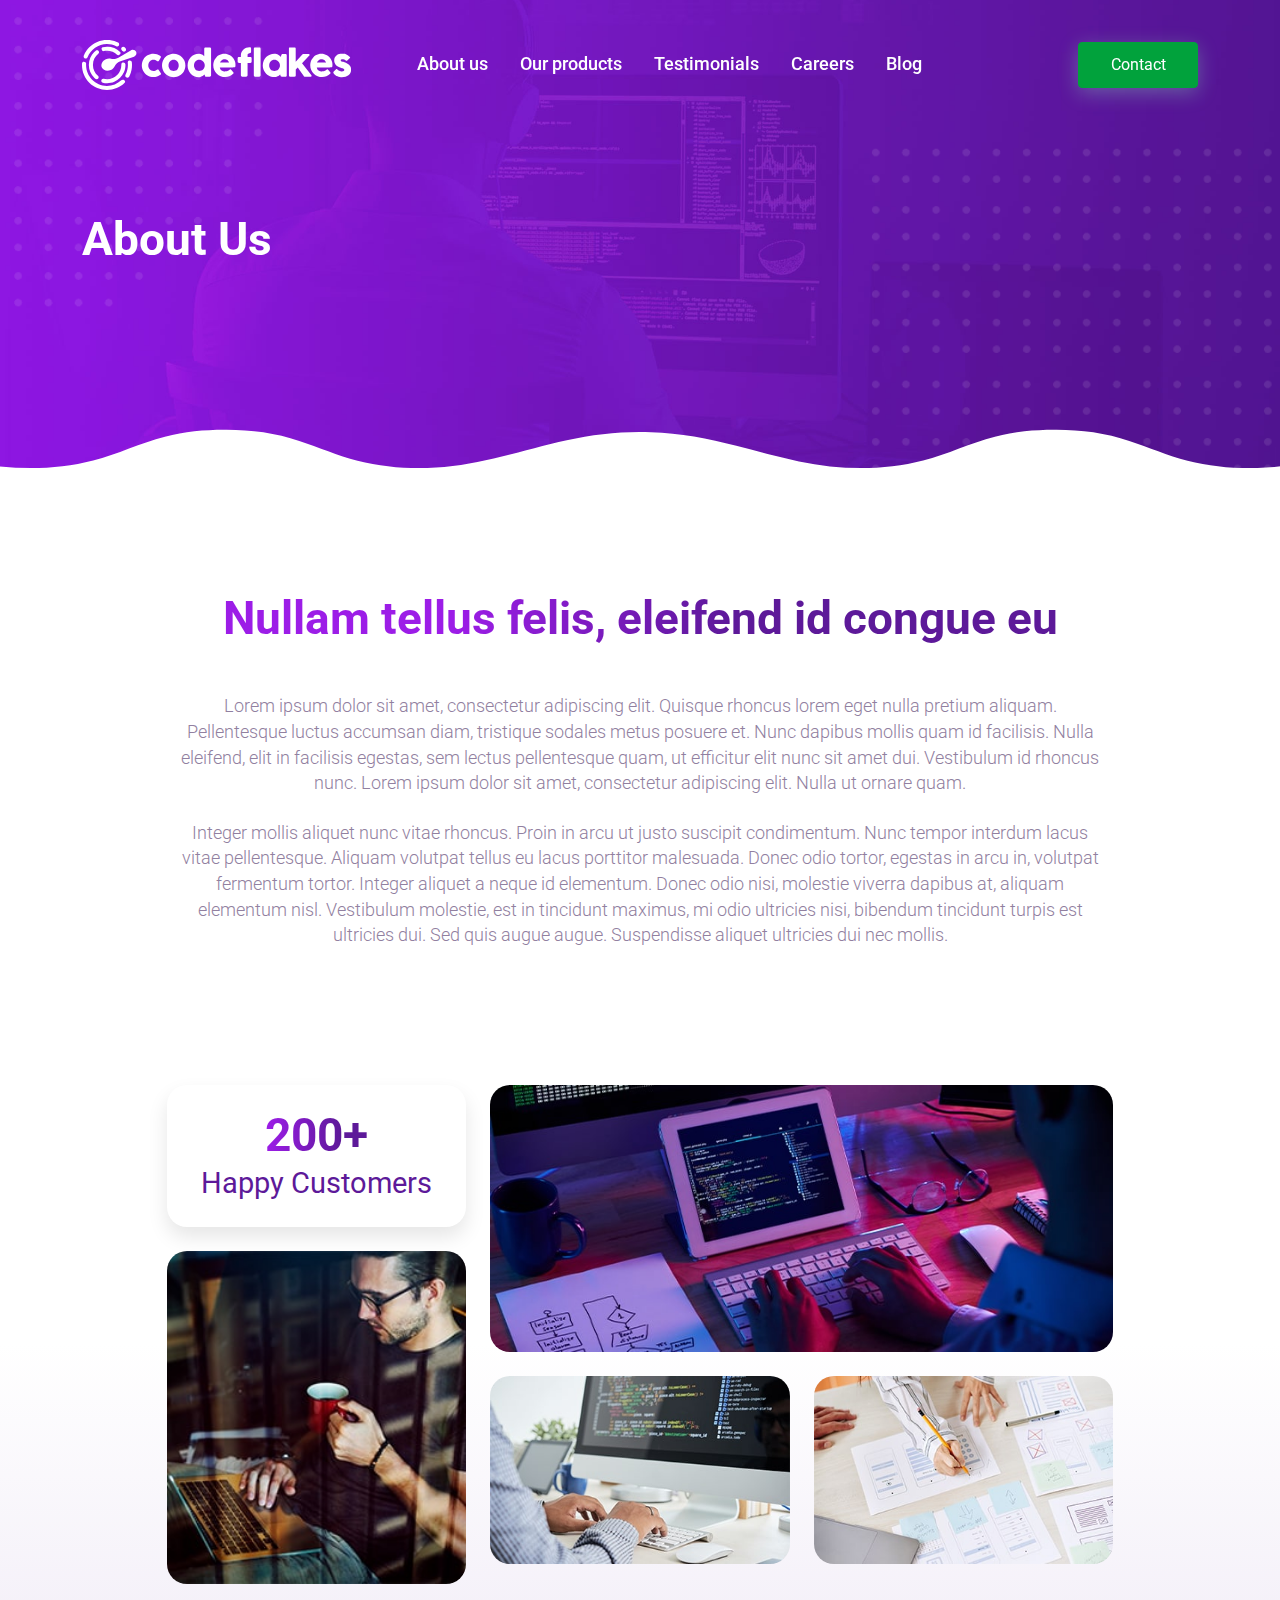
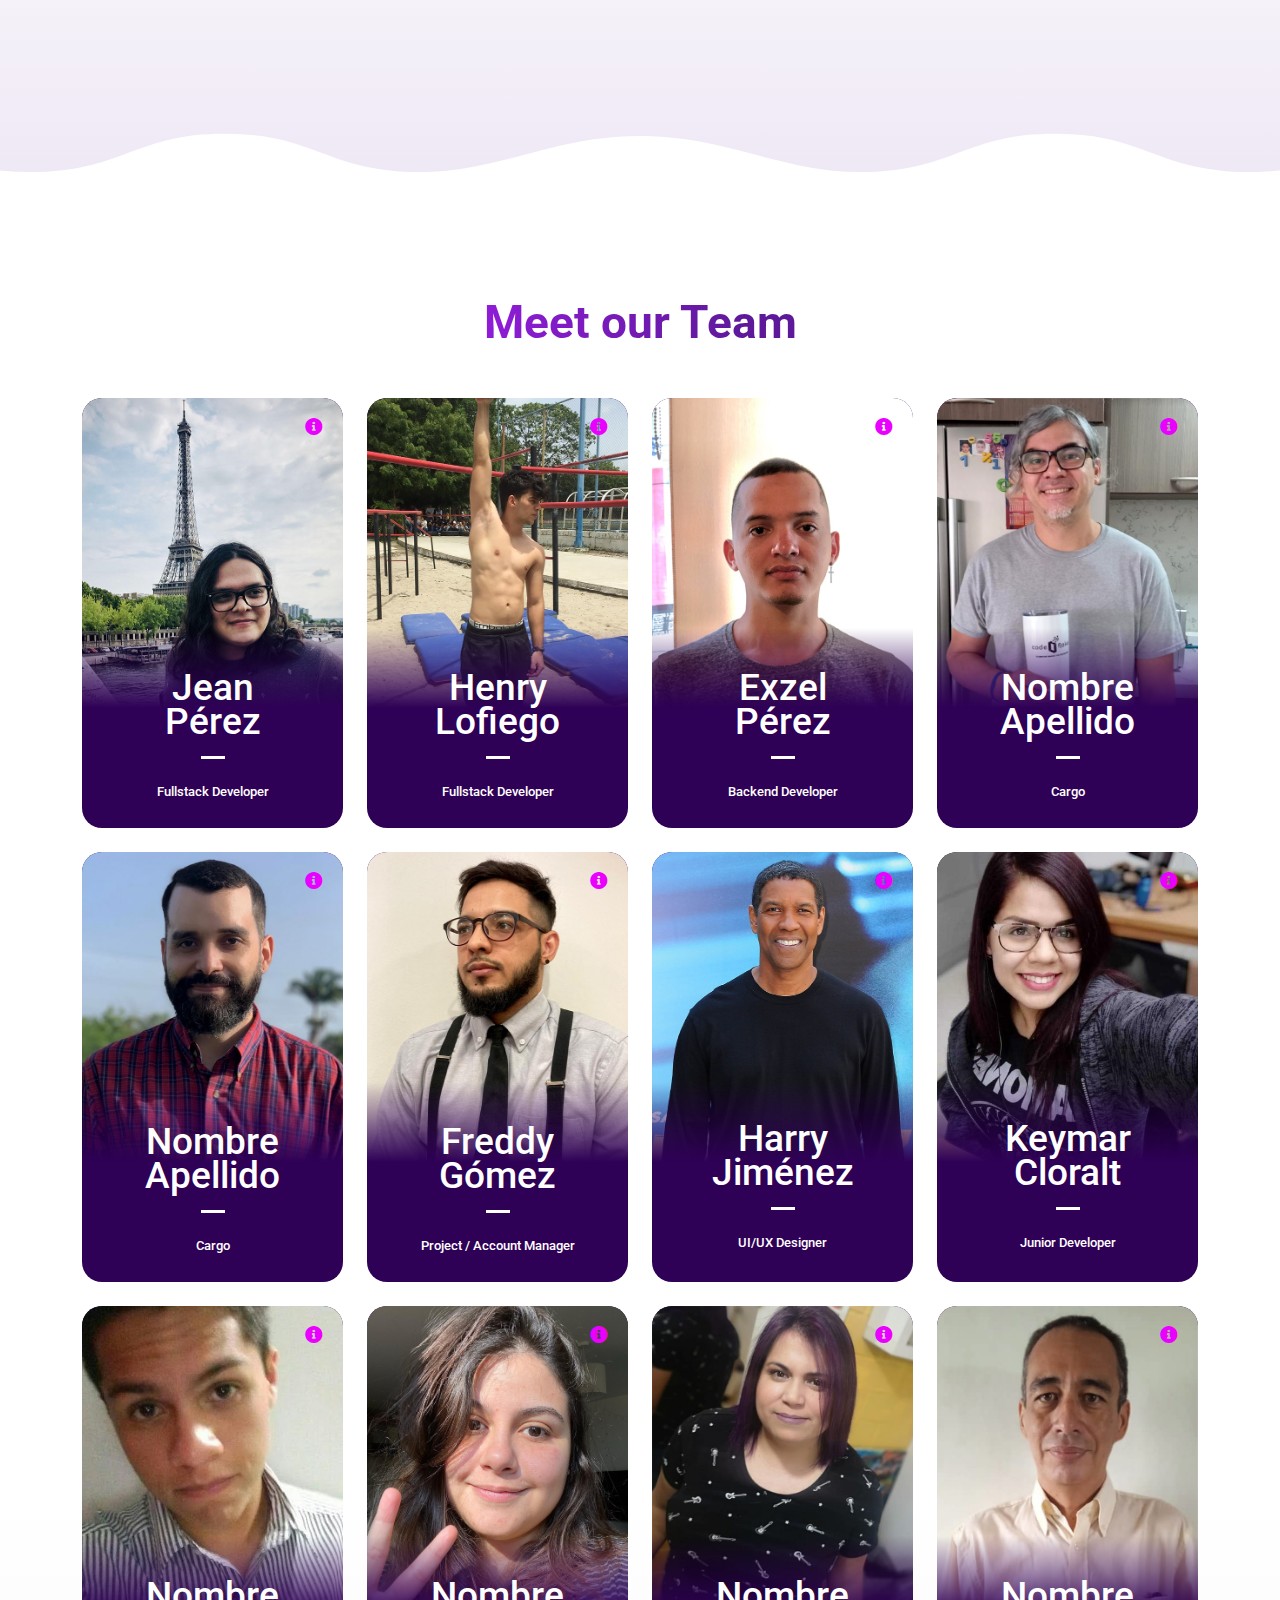
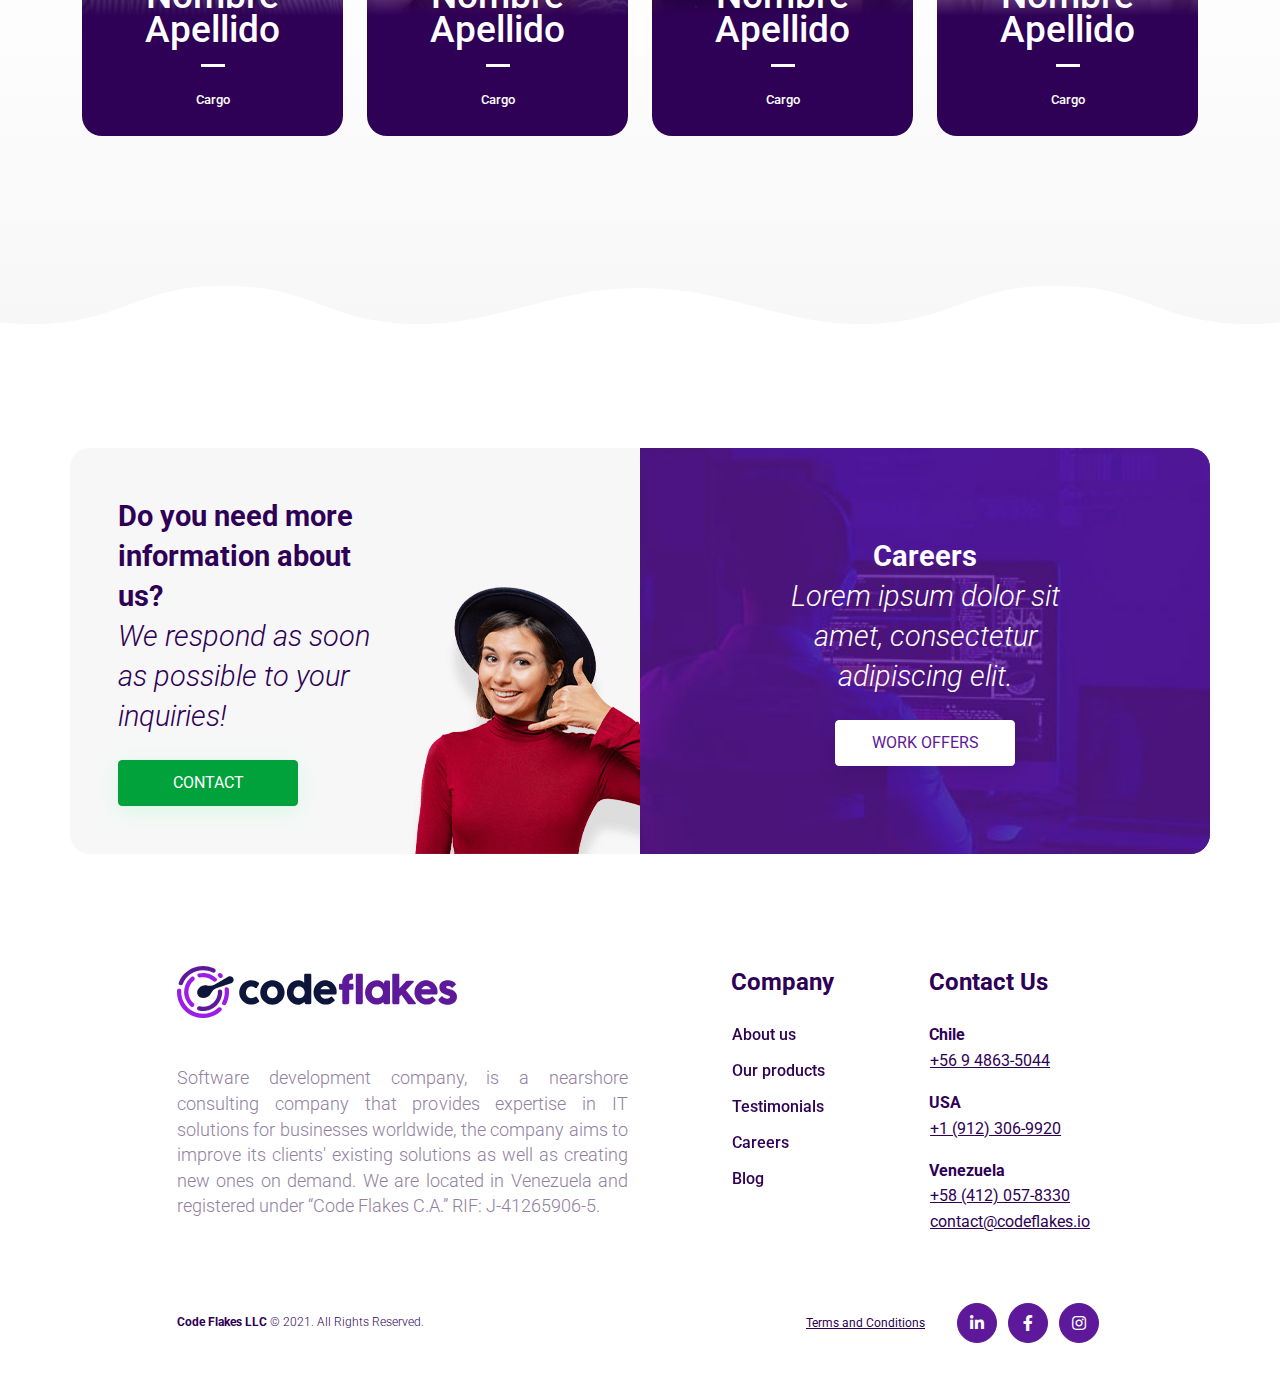
==== about-us.html @ c4a899ab "adding template files" ====
<!doctype html>
<html lang="es">

<head>
	<meta charset="utf-8">
	<meta name="viewport" content="width=device-width, initial-scale=1, shrink-to-fit=no">
	<meta http-equiv="X-UA-Compatible" content="ie=edge">

	<!-- Favicon -->
	<link href="icons/apple-touch-icon.png" rel="apple-touch-icon" sizes="180x180">
	<link href="icons/favicon-32x32.png" rel="icon" type="image/png" sizes="32x32">
	<link href="icons/favicon-16x16.png" rel="icon" type="image/png" sizes="16x16">
	<link href="icons/site.webmanifest" rel="manifest">
	<link href="icons/safari-pinned-tab.svg" rel="mask-icon" color="#5d1999">
	<meta name="msapplication-TileColor" content="#ffffff">
	<meta name="theme-color" content="#ffffff">

	<!-- Library CSS -->
	<link href="https://fonts.googleapis.com/css2?family=Roboto:ital,wght@0,100;0,300;0,400;0,500;0,700;0,900;1,100;1,300;1,400;1,500;1,700;1,900&display=swap" rel="stylesheet">
	<link href="theme/css/vendor.css" rel="stylesheet">

	<!-- Main -->
	<link href="theme/css/style.min.css" rel="stylesheet">

	<!-- SEO -->
	<meta name="author" content="">
	<meta name="copyright" content="">
	<meta name="description" content="">
	<meta name="keywords" content="">

	<meta name="title" content="About Us - Code Flakes">
	<title>About Us - Code Flakes</title>
</head>

<body>
	<!-- Navbar -->
	<nav class="ts-navbar navbar navbar-expand-xl z-index-5">
		<div class="container-fluid p-0">
			<div class="navbar-container container position-relative">
				<div class="d-flex flex-wrap align-items-center">
					<a href="index.html" class="d-flex align-items-center text-white text-decoration-none">
						<svg version="1.1" class="ts-brand" xmlns="http://www.w3.org/2000/svg"
							xmlns:xlink="http://www.w3.org/1999/xlink" x="0px" y="0px" viewBox="0 0 400 74.32"
							xml:space="preserve">
							<g>
								<path class="st0"
									d="M111.43,44.22c0.25-0.18,0.48-0.29,0.7-0.33c0.22-0.04,0.39-0.07,0.52-0.07c0.3,0,0.57,0.06,0.82,0.18
														c0.25,0.12,0.5,0.39,0.77,0.79l2.96,4.47c0.09,0.14,0.17,0.3,0.25,0.48c0.08,0.18,0.12,0.32,0.12,0.42c0,0.41-0.13,0.74-0.38,0.99
														c-0.26,0.26-0.53,0.48-0.83,0.67c-1.45,1.01-3.03,1.81-4.75,2.42c-1.72,0.61-3.54,0.91-5.46,0.91c-1.59,0-3.12-0.2-4.59-0.61
														c-1.47-0.41-2.84-0.98-4.11-1.73c-1.27-0.75-2.43-1.65-3.49-2.7c-1.06-1.05-1.96-2.22-2.7-3.51c-0.74-1.29-1.32-2.68-1.73-4.17
														c-0.41-1.49-0.62-3.05-0.62-4.67c0-1.62,0.21-3.18,0.62-4.68c0.41-1.5,0.99-2.89,1.73-4.17c0.74-1.28,1.64-2.44,2.7-3.49
														c1.06-1.05,2.22-1.94,3.49-2.68c1.27-0.74,2.64-1.31,4.11-1.72c1.47-0.41,3-0.61,4.59-0.61c1.92,0,3.7,0.26,5.33,0.77
														c1.63,0.51,3.16,1.27,4.59,2.27l-0.08-0.08c0.39,0.23,0.7,0.5,0.93,0.81c0.23,0.31,0.34,0.69,0.34,1.15c0,0.32-0.11,0.64-0.32,0.98
														l-2.35,3.99c-0.49,0.87-1.09,1.3-1.8,1.3c-0.16,0-0.35-0.04-0.58-0.12c-0.23-0.08-0.49-0.22-0.77-0.41
														c-0.78-0.51-1.61-0.93-2.5-1.26c-0.89-0.33-1.84-0.49-2.84-0.49c-1.11,0-2.14,0.22-3.07,0.67c-0.94,0.45-1.73,1.06-2.39,1.84
														c-0.66,0.78-1.18,1.68-1.55,2.7c-0.37,1.02-0.56,2.1-0.56,3.23c0,1.16,0.19,2.25,0.56,3.27c0.37,1.01,0.89,1.89,1.55,2.63
														c0.66,0.74,1.46,1.33,2.39,1.76c0.93,0.43,1.96,0.65,3.07,0.65c1,0,1.95-0.18,2.83-0.53C109.8,45.22,110.64,44.77,111.43,44.22" />
								<path class="st0" d="M118.95,37.79c0-1.62,0.21-3.18,0.62-4.68c0.41-1.5,1-2.89,1.75-4.17c0.75-1.28,1.65-2.44,2.7-3.49
														c1.05-1.05,2.22-1.94,3.51-2.68c1.29-0.74,2.68-1.31,4.17-1.72c1.49-0.41,3.05-0.61,4.67-0.61c2.4,0,4.65,0.45,6.76,1.34
														c2.11,0.89,3.94,2.12,5.5,3.68c1.56,1.56,2.79,3.4,3.7,5.5c0.91,2.11,1.36,4.39,1.36,6.84c0,1.62-0.21,3.18-0.62,4.67
														c-0.41,1.49-1,2.88-1.75,4.17c-0.75,1.29-1.65,2.46-2.7,3.51c-1.05,1.05-2.22,1.95-3.51,2.7c-1.29,0.75-2.67,1.33-4.14,1.73
														c-1.47,0.41-3.01,0.61-4.62,0.61c-1.62,0-3.18-0.2-4.67-0.61c-1.49-0.41-2.88-0.98-4.17-1.73c-1.29-0.75-2.46-1.65-3.51-2.7
														c-1.05-1.05-1.95-2.22-2.7-3.51c-0.75-1.29-1.33-2.68-1.75-4.17C119.16,40.97,118.95,39.41,118.95,37.79 M128.61,37.79
														c0,1.16,0.18,2.25,0.54,3.27c0.36,1.01,0.87,1.89,1.53,2.63c0.66,0.74,1.46,1.33,2.41,1.76c0.94,0.43,2.01,0.65,3.19,0.65
														c1.15,0,2.18-0.22,3.11-0.65c0.93-0.43,1.71-1.02,2.35-1.76c0.64-0.74,1.14-1.62,1.48-2.63c0.34-1.01,0.52-2.1,0.52-3.27
														c0-1.13-0.17-2.2-0.52-3.23c-0.34-1.02-0.84-1.92-1.48-2.7c-0.64-0.78-1.43-1.39-2.35-1.84c-0.93-0.45-1.96-0.67-3.11-0.67
														c-1.18,0-2.24,0.22-3.19,0.67c-0.94,0.45-1.75,1.06-2.41,1.84c-0.66,0.78-1.17,1.68-1.53,2.7
														C128.79,35.59,128.61,36.66,128.61,37.79" />
								<path class="st0" d="M181.96,51.26c-0.48,0.48-1.02,0.95-1.63,1.42c-0.61,0.47-1.27,0.89-1.98,1.26c-0.71,0.37-1.48,0.67-2.3,0.9
														c-0.82,0.23-1.69,0.35-2.6,0.35c-2.4,0-4.61-0.45-6.63-1.35c-2.02-0.9-3.76-2.13-5.21-3.69c-1.46-1.56-2.59-3.4-3.41-5.52
														c-0.82-2.12-1.23-4.39-1.23-6.83c0-2.45,0.41-4.73,1.23-6.84c0.82-2.11,1.96-3.94,3.41-5.5c1.45-1.56,3.19-2.79,5.21-3.68
														c2.02-0.89,4.23-1.34,6.63-1.34c0.97,0,1.86,0.08,2.66,0.25c0.8,0.17,1.53,0.41,2.2,0.73c0.66,0.32,1.27,0.7,1.82,1.14
														c0.56,0.44,1.08,0.93,1.57,1.46V12.98c0-0.56,0.17-1.04,0.52-1.43c0.34-0.39,0.86-0.58,1.55-0.58h5.95c0.23,0,0.47,0.05,0.73,0.15
														c0.25,0.1,0.49,0.23,0.7,0.41c0.21,0.18,0.38,0.39,0.52,0.64c0.13,0.25,0.2,0.52,0.2,0.82v39.55c0,1.36-0.71,2.04-2.14,2.04h-5.19
														c-0.35,0-0.63-0.04-0.82-0.13c-0.19-0.09-0.36-0.22-0.49-0.38c-0.13-0.17-0.25-0.38-0.36-0.63c-0.11-0.26-0.24-0.55-0.4-0.89
														L181.96,51.26z M166.48,37.79c0,1.16,0.18,2.25,0.54,3.27c0.36,1.01,0.88,1.89,1.55,2.63c0.67,0.74,1.48,1.33,2.42,1.76
														c0.94,0.43,1.99,0.65,3.13,0.65c1.13,0,2.19-0.2,3.19-0.61c1-0.41,1.86-0.97,2.6-1.68c0.74-0.71,1.34-1.56,1.79-2.53
														c0.45-0.97,0.7-2.01,0.75-3.12v-0.37c0-1.13-0.21-2.2-0.64-3.23c-0.42-1.02-1.01-1.92-1.76-2.7c-0.75-0.78-1.63-1.39-2.64-1.84
														c-1.02-0.45-2.11-0.67-3.29-0.67c-1.15,0-2.19,0.22-3.13,0.67c-0.94,0.45-1.75,1.06-2.42,1.84c-0.67,0.78-1.19,1.68-1.55,2.7
														C166.66,35.59,166.48,36.66,166.48,37.79" />
								<path class="st0" d="M224.32,50.54c-1.55,1.43-3.3,2.54-5.24,3.35c-1.94,0.8-3.99,1.2-6.16,1.2c-2.42,0-4.7-0.44-6.85-1.32
														c-2.15-0.88-4.04-2.1-5.66-3.66c-1.62-1.56-2.91-3.4-3.86-5.52c-0.95-2.12-1.43-4.42-1.43-6.9c0-1.55,0.19-3.05,0.57-4.51
														c0.38-1.46,0.92-2.82,1.61-4.09c0.7-1.27,1.54-2.44,2.54-3.51c1-1.07,2.11-1.98,3.35-2.74c1.23-0.76,2.57-1.35,4.02-1.77
														c1.45-0.42,2.97-0.63,4.58-0.63c1.46,0,2.88,0.19,4.26,0.58c1.38,0.39,2.67,0.94,3.88,1.64c1.21,0.71,2.31,1.55,3.32,2.54
														c1,0.99,1.87,2.07,2.59,3.24c0.72,1.17,1.28,2.43,1.68,3.76c0.4,1.33,0.6,2.7,0.6,4.11c0,0.92-0.01,1.67-0.04,2.25
														s-0.16,1.04-0.41,1.39c-0.25,0.34-0.66,0.58-1.23,0.71c-0.57,0.13-1.42,0.2-2.53,0.2h-19.05c0.18,1.13,0.53,2.07,1.07,2.83
														c0.54,0.76,1.16,1.36,1.86,1.81c0.71,0.45,1.46,0.77,2.25,0.97c0.79,0.19,1.54,0.29,2.25,0.29c0.63,0,1.29-0.07,1.96-0.2
														c0.67-0.13,1.32-0.31,1.95-0.53c0.62-0.22,1.2-0.48,1.72-0.77c0.52-0.29,0.94-0.6,1.26-0.91c0.28-0.23,0.52-0.4,0.73-0.52
														c0.2-0.12,0.42-0.17,0.65-0.17s0.46,0.08,0.7,0.24c0.24,0.16,0.51,0.39,0.81,0.69l2.8,3.18c0.19,0.23,0.32,0.44,0.37,0.62
														c0.05,0.19,0.08,0.37,0.08,0.57c0,0.35-0.1,0.66-0.29,0.91C224.82,50.12,224.59,50.35,224.32,50.54 M211.6,28.51
														c-0.69,0-1.35,0.14-2,0.41c-0.64,0.27-1.25,0.64-1.81,1.1c-0.56,0.46-1.07,0.98-1.52,1.56c-0.45,0.58-0.81,1.17-1.1,1.77h13.52
														c-0.37-0.69-0.77-1.32-1.2-1.91c-0.43-0.58-0.93-1.09-1.48-1.53c-0.56-0.44-1.19-0.78-1.91-1.03
														C213.39,28.63,212.55,28.51,211.6,28.51" />
								<path class="st1"
									d="M236.17,22.24c0-1.6,0.35-3.11,1.06-4.52c0.71-1.41,1.65-2.65,2.83-3.7c1.18-1.06,2.54-1.89,4.07-2.51
														s3.14-0.92,4.81-0.92h0.53c0.6,0,1.06,0.18,1.39,0.53c0.33,0.35,0.49,0.84,0.49,1.46v4.93c0,0.64-0.17,1.17-0.52,1.59
														c-0.34,0.42-0.8,0.63-1.36,0.63h-0.53c-0.37,0-0.72,0.07-1.06,0.19c-0.34,0.13-0.64,0.31-0.9,0.53c-0.26,0.22-0.47,0.49-0.63,0.79
														c-0.16,0.3-0.24,0.63-0.24,0.99v2.97h4.15c0.6,0,1.06,0.16,1.39,0.48c0.33,0.32,0.49,0.82,0.49,1.51v4.72
														c0,0.74-0.16,1.28-0.49,1.63c-0.33,0.35-0.79,0.52-1.39,0.52h-4.15v18.51c0,0.65-0.22,1.15-0.67,1.48c-0.45,0.34-0.94,0.5-1.47,0.5
														h-5.71c-0.63,0-1.14-0.19-1.52-0.58c-0.38-0.39-0.57-0.86-0.57-1.41V34.06h-2.73c-0.62,0-1.12-0.17-1.49-0.52
														c-0.38-0.34-0.57-0.89-0.57-1.63V27.2c0-0.69,0.19-1.19,0.57-1.51c0.38-0.32,0.88-0.48,1.49-0.48h2.73V22.24z" />
								<path class="st1" d="M255.42,13c0-0.56,0.14-1.04,0.42-1.43c0.28-0.39,0.77-0.58,1.46-0.58h6.48c0.18,0,0.36,0.05,0.56,0.15
														c0.19,0.1,0.37,0.23,0.54,0.41c0.17,0.18,0.31,0.39,0.42,0.63c0.12,0.25,0.17,0.52,0.17,0.82v39.52c0,0.67-0.19,1.18-0.57,1.52
														c-0.38,0.34-0.87,0.52-1.47,0.52h-6.14c-0.69,0-1.17-0.17-1.46-0.52c-0.28-0.34-0.42-0.85-0.42-1.52V13z" />
								<path class="st1" d="M304.32,52.61c0,0.3-0.05,0.59-0.16,0.86c-0.11,0.27-0.28,0.49-0.53,0.65c-0.19,0.2-0.42,0.32-0.69,0.37
														c-0.26,0.05-0.49,0.08-0.69,0.08h-5.21c-0.37,0-0.67-0.05-0.9-0.15c-0.23-0.1-0.41-0.23-0.56-0.41c-0.14-0.18-0.26-0.39-0.36-0.65
														c-0.1-0.26-0.2-0.53-0.3-0.83l-0.34-1.19c-0.48,0.48-1.02,0.94-1.63,1.4c-0.61,0.46-1.28,0.87-2.01,1.23
														c-0.73,0.36-1.52,0.65-2.35,0.87c-0.84,0.22-1.71,0.33-2.61,0.33c-1.61,0-3.14-0.2-4.62-0.61c-1.47-0.41-2.85-0.98-4.13-1.73
														c-1.28-0.75-2.44-1.65-3.48-2.7c-1.04-1.05-1.93-2.22-2.68-3.51c-0.75-1.29-1.33-2.68-1.73-4.17c-0.41-1.49-0.61-3.05-0.61-4.67
														c0-2.45,0.45-4.73,1.35-6.84c0.9-2.11,2.12-3.94,3.68-5.5c1.55-1.56,3.38-2.79,5.48-3.68c2.1-0.89,4.35-1.34,6.75-1.34
														c1.09,0,2.11,0.12,3.06,0.37c0.94,0.25,1.81,0.58,2.59,1c0.78,0.42,1.49,0.93,2.13,1.52c0.64,0.59,1.19,1.23,1.67,1.92l0.77-2.41
														c0.18-0.44,0.32-0.8,0.44-1.07c0.11-0.27,0.24-0.47,0.37-0.61c0.13-0.13,0.29-0.22,0.49-0.26c0.19-0.04,0.47-0.07,0.82-0.07h3.94
														c0.19,0,0.42,0.03,0.69,0.08c0.26,0.05,0.49,0.18,0.69,0.37c0.25,0.2,0.42,0.41,0.53,0.66c0.11,0.25,0.16,0.53,0.16,0.85V52.61z
														 M278.26,37.79c0,1.16,0.18,2.25,0.54,3.27c0.36,1.01,0.88,1.89,1.55,2.63c0.67,0.74,1.48,1.33,2.42,1.76
														c0.94,0.43,1.99,0.65,3.13,0.65c1.18,0,2.28-0.22,3.29-0.65c1.01-0.43,1.9-1.02,2.64-1.76c0.75-0.74,1.34-1.62,1.76-2.63
														c0.42-1.01,0.64-2.1,0.64-3.27c0-1.13-0.21-2.2-0.64-3.23c-0.42-1.02-1.01-1.92-1.76-2.7c-0.75-0.78-1.63-1.39-2.64-1.84
														c-1.02-0.45-2.11-0.67-3.29-0.67c-1.15,0-2.19,0.22-3.13,0.67c-0.94,0.45-1.75,1.06-2.42,1.84c-0.67,0.78-1.19,1.68-1.55,2.7
														C278.45,35.59,278.26,36.66,278.26,37.79" />
								<path class="st1" d="M307.59,13c0-0.3,0.01-0.57,0.03-0.82c0.02-0.25,0.09-0.46,0.22-0.63c0.13-0.18,0.34-0.31,0.62-0.41
														c0.28-0.1,0.68-0.15,1.19-0.15h6.32c0.34,0,0.61,0.06,0.83,0.17c0.22,0.12,0.4,0.26,0.53,0.44c0.13,0.18,0.22,0.37,0.26,0.57
														c0.04,0.2,0.07,0.39,0.07,0.57v19.58l9.52-10.58c0.46-0.51,1.01-0.77,1.64-0.77h8.12c0.97,0,1.46,0.38,1.46,1.14
														c0,0.19-0.03,0.35-0.09,0.47c-0.06,0.12-0.19,0.3-0.38,0.53l-10.87,11.48l13.68,17.57h-0.05c0.23,0.23,0.39,0.46,0.49,0.7
														c0.1,0.24,0.14,0.45,0.14,0.65c0,0.41-0.11,0.68-0.33,0.83c-0.22,0.15-0.55,0.22-0.99,0.22h-8.94c-0.3,0-0.58-0.12-0.85-0.34
														c-0.26-0.23-0.56-0.57-0.87-1.03l-8.65-12.25l-2.94,3.04v8.55c0,0.14-0.02,0.33-0.07,0.56c-0.04,0.23-0.13,0.45-0.26,0.67
														c-0.13,0.22-0.31,0.41-0.54,0.57c-0.23,0.16-0.53,0.24-0.9,0.24h-6.64c-0.32,0-0.59-0.08-0.82-0.25c-0.23-0.17-0.41-0.36-0.54-0.57
														c-0.13-0.21-0.23-0.41-0.29-0.59c-0.06-0.19-0.09-0.3-0.09-0.33V13z" />
								<path class="st1" d="M368.47,50.54c-1.55,1.43-3.3,2.54-5.24,3.35c-1.94,0.8-3.99,1.2-6.16,1.2c-2.42,0-4.7-0.44-6.85-1.32
														c-2.15-0.88-4.04-2.1-5.66-3.66c-1.62-1.56-2.91-3.4-3.86-5.52c-0.95-2.12-1.43-4.42-1.43-6.9c0-1.55,0.19-3.05,0.57-4.51
														c0.38-1.46,0.92-2.82,1.61-4.09c0.7-1.27,1.54-2.44,2.54-3.51c1-1.07,2.11-1.98,3.35-2.74c1.23-0.76,2.58-1.35,4.02-1.77
														c1.44-0.42,2.97-0.63,4.58-0.63c1.46,0,2.88,0.19,4.26,0.58c1.38,0.39,2.67,0.94,3.88,1.64c1.21,0.71,2.31,1.55,3.32,2.54
														c1,0.99,1.87,2.07,2.59,3.24c0.72,1.17,1.28,2.43,1.68,3.76c0.4,1.33,0.59,2.7,0.59,4.11c0,0.92-0.01,1.67-0.04,2.25
														c-0.03,0.58-0.16,1.04-0.41,1.39c-0.25,0.34-0.66,0.58-1.23,0.71c-0.57,0.13-1.42,0.2-2.53,0.2H349c0.18,1.13,0.53,2.07,1.07,2.83
														c0.54,0.76,1.16,1.36,1.86,1.81c0.71,0.45,1.45,0.77,2.25,0.97c0.79,0.19,1.54,0.29,2.25,0.29c0.63,0,1.29-0.07,1.96-0.2
														c0.67-0.13,1.32-0.31,1.94-0.53c0.63-0.22,1.2-0.48,1.72-0.77c0.52-0.29,0.94-0.6,1.26-0.91c0.28-0.23,0.52-0.4,0.73-0.52
														c0.2-0.12,0.42-0.17,0.65-0.17c0.23,0,0.46,0.08,0.7,0.24c0.24,0.16,0.51,0.39,0.81,0.69l2.8,3.18c0.19,0.23,0.32,0.44,0.37,0.62
														c0.05,0.19,0.08,0.37,0.08,0.57c0,0.35-0.1,0.66-0.29,0.91C368.96,50.12,368.73,50.35,368.47,50.54 M355.75,28.51
														c-0.69,0-1.35,0.14-2,0.41c-0.64,0.27-1.25,0.64-1.81,1.1c-0.56,0.46-1.07,0.98-1.52,1.56c-0.45,0.58-0.82,1.17-1.1,1.77h13.52
														c-0.37-0.69-0.77-1.32-1.2-1.91c-0.43-0.58-0.93-1.09-1.48-1.53c-0.56-0.44-1.19-0.78-1.9-1.03
														C357.53,28.63,356.7,28.51,355.75,28.51" />
								<path class="st1"
									d="M380.05,44.12c0.48,0.47,0.99,0.88,1.55,1.2c0.56,0.33,1.09,0.59,1.6,0.79c0.51,0.2,0.96,0.35,1.35,0.44
														c0.39,0.09,0.65,0.13,0.79,0.13c0.33,0,0.76-0.01,1.28-0.04c0.52-0.03,1.02-0.11,1.49-0.24s0.89-0.35,1.23-0.65
														c0.34-0.3,0.52-0.72,0.52-1.27c0-0.49-0.1-0.89-0.29-1.18c-0.19-0.29-0.48-0.54-0.85-0.74c-0.37-0.2-0.82-0.38-1.36-0.54
														c-0.54-0.16-1.14-0.34-1.81-0.56c-2.12-0.56-3.86-1.24-5.24-2.04c-1.38-0.79-2.47-1.68-3.27-2.66c-0.8-0.98-1.36-2.03-1.68-3.16
														c-0.32-1.13-0.48-2.32-0.48-3.57c0-1.46,0.29-2.79,0.87-3.99c0.58-1.2,1.41-2.23,2.49-3.08c1.07-0.85,2.36-1.52,3.86-1.98
														c1.5-0.47,3.17-0.7,5-0.7c1.11,0,2.15,0.09,3.12,0.28c0.97,0.18,1.9,0.48,2.78,0.87c0.88,0.4,1.74,0.91,2.58,1.53
														c0.84,0.63,1.67,1.37,2.5,2.24c0.3,0.35,0.45,0.68,0.46,0.99c0.01,0.31-0.19,0.64-0.6,0.99c-0.69,0.56-1.34,1.12-1.97,1.67
														c-0.63,0.55-1.27,1.15-1.95,1.82c-0.21,0.18-0.42,0.29-0.63,0.33c-0.21,0.04-0.41,0.04-0.61-0.01c-0.19-0.05-0.38-0.14-0.56-0.26
														c-0.18-0.12-0.34-0.27-0.48-0.45c-0.62-0.69-1.32-1.15-2.12-1.39c-0.79-0.24-1.53-0.36-2.22-0.36c-0.86,0-1.55,0.15-2.06,0.45
														c-0.51,0.3-0.75,0.76-0.71,1.38c0.03,0.46,0.21,0.81,0.52,1.07c0.31,0.26,0.69,0.46,1.14,0.62c0.45,0.16,0.93,0.29,1.43,0.39
														c0.5,0.1,0.97,0.21,1.39,0.33c1.59,0.51,3.04,1.07,4.36,1.67c1.32,0.6,2.47,1.34,3.44,2.21c0.97,0.87,1.72,1.92,2.26,3.14
														c0.54,1.22,0.81,2.7,0.81,4.44c0,1.75-0.35,3.31-1.05,4.68c-0.7,1.38-1.65,2.53-2.87,3.47c-1.22,0.94-2.66,1.65-4.33,2.14
														c-1.67,0.49-3.46,0.74-5.38,0.74c-1.09,0-2.2-0.1-3.33-0.29c-1.13-0.19-2.22-0.5-3.28-0.94c-1.06-0.43-2.06-0.99-3.02-1.67
														c-0.95-0.68-1.8-1.5-2.54-2.47c-0.19-0.25-0.34-0.51-0.44-0.78c-0.1-0.27-0.14-0.54-0.13-0.81c0.01-0.26,0.06-0.51,0.16-0.73
														c0.1-0.22,0.25-0.41,0.46-0.57l3.41-3.41c0.42-0.35,0.8-0.48,1.12-0.37C379.12,43.32,379.54,43.62,380.05,44.12" />
								<path class="st0"
									d="M77.9,24.56c-0.18,0.08-0.37,0.16-0.55,0.22l-20.18,6.69c-3.87,1.28-7.01,4.11-8.78,7.78
														c-1.07,2.21-3.03,4.17-5.64,5.37c-1.67,0.77-3.41,1.14-5.07,1.14c-3.57,0-6.77-1.7-8.15-4.7c-2.03-4.4,0.61-9.93,5.89-12.36
														c1.66-0.77,3.38-1.13,5.02-1.13c0.89,0,1.77,0.11,2.59,0.32c1.16,0.29,2.33,0.43,3.51,0.43c2.61,0,5.21-0.71,7.51-2.04l19.02-11.04
														c0.14-0.08,0.29-0.16,0.44-0.23c0.71-0.33,1.46-0.48,2.2-0.48c1.99,0,3.89,1.14,4.78,3.06C81.69,20.22,80.54,23.34,77.9,24.56" />
								<path class="st2" d="M58.36,59.89c-5.61,5.24-13.16,8.43-21.45,8.37C19.93,68.12,6.11,54.23,6.06,37.24c0-0.71,0.02-1.42,0.07-2.12
														c0.08-1.25-0.82-2.36-2.06-2.56l-1.19-0.19c-1.41-0.23-2.7,0.82-2.8,2.24C0.03,35.46,0,36.31,0,37.16c0,5.02,0.98,9.88,2.92,14.46
														c1.87,4.43,4.55,8.4,7.96,11.81c3.41,3.41,7.39,6.09,11.81,7.96c4.58,1.94,9.45,2.92,14.47,2.92c5.01,0,9.88-0.98,14.46-2.92
														c4.43-1.87,8.4-4.55,11.81-7.96c0.01-0.01,0.01-0.01,0.02-0.02c0.97-0.97,0.83-2.57-0.27-3.38l-0.55-0.4
														C61.34,58.67,59.54,58.79,58.36,59.89" />
								<path class="st2" d="M64.02,16.88l-0.04,0.02c-1.23,0.71-2.79,0.47-3.74-0.58c-0.35-0.39-0.71-0.77-1.08-1.14
														c-1.08-1.08-1.2-2.79-0.26-3.99l0.03-0.04c1.11-1.42,3.22-1.57,4.49-0.3c0.01,0.01,0.02,0.02,0.02,0.03
														c0.45,0.44,0.88,0.9,1.3,1.36C66.02,13.67,65.68,15.92,64.02,16.88" />
								<path class="st2" d="M74.32,37.16c0,5.02-0.98,9.88-2.92,14.47c-0.41,0.97-0.86,1.92-1.35,2.85c-0.87,1.65-2.99,2.14-4.49,1.04
														l-0.01-0.01c-1.2-0.89-1.59-2.52-0.89-3.84c2.29-4.33,3.6-9.27,3.6-14.51c0-1.19-0.07-2.36-0.2-3.52c-0.16-1.42,0.71-2.75,2.06-3.2
														c1.83-0.6,3.75,0.62,3.97,2.53C74.24,34.36,74.32,35.75,74.32,37.16" />
								<path class="st1" d="M37.16,0c-5.02,0-9.88,0.98-14.47,2.92c-4.42,1.87-8.4,4.55-11.81,7.96c-3.41,3.41-6.09,7.38-7.96,11.81
														c-0.11,0.26-0.22,0.53-0.32,0.79c-0.71,1.8,0.43,3.8,2.35,4.1c1.41,0.23,2.78-0.57,3.31-1.9C12.83,14.2,24.06,6.06,37.16,6.06
														c4.94,0,9.62,1.16,13.77,3.22c1.29,0.64,2.85,0.27,3.73-0.86l0,0c1.18-1.51,0.68-3.73-1.04-4.58c-0.65-0.32-1.32-0.63-1.99-0.91
														C47.04,0.98,42.18,0,37.16,0" />
								<path class="st2" d="M29.74,15.06l-0.5-1.31c-0.5-1.31,0.25-2.77,1.61-3.11c2.12-0.52,4.31-0.79,6.54-0.79
														c3.67,0,7.23,0.72,10.59,2.14c3.24,1.37,6.15,3.33,8.65,5.83c0.01,0.01,0.01,0.01,0.02,0.02c1.06,1.07,0.81,2.86-0.49,3.62
														l-1.28,0.75c-0.9,0.52-2.05,0.38-2.8-0.35c-3.8-3.68-8.98-5.94-14.68-5.94c-1.7,0-3.36,0.2-4.94,0.58
														C31.31,16.77,30.16,16.14,29.74,15.06" />
								<path class="st1" d="M64.58,37.05c0,3.67-0.72,7.23-2.14,10.59c-1.37,3.24-3.33,6.15-5.83,8.64c-2.5,2.5-5.4,4.46-8.65,5.83
														c-3.35,1.42-6.92,2.14-10.59,2.14c-2.2,0-4.36-0.26-6.46-0.77c-1.96-0.48-2.89-2.71-1.89-4.45l0-0.01
														c0.67-1.16,2.03-1.75,3.33-1.43c1.61,0.39,3.29,0.6,5.01,0.6c11.65,0,21.14-9.48,21.14-21.14c0-0.16,0-0.31-0.01-0.47
														c-0.03-1.34,0.8-2.55,2.08-2.97c1.92-0.64,3.93,0.75,3.98,2.78C64.58,36.6,64.58,36.83,64.58,37.05" />
								<path class="st2" d="M25.12,17.1L25.12,17.1c-0.73-1.91-3.12-2.58-4.71-1.3c-0.78,0.63-1.53,1.3-2.25,2.02
														c-2.5,2.5-4.46,5.4-5.83,8.64c-1.42,3.36-2.14,6.92-2.14,10.59c0,3.67,0.72,7.23,2.14,10.59c1.37,3.24,3.33,6.15,5.83,8.64
														c0.52,0.52,1.06,1.02,1.61,1.49c1.45,1.23,3.66,0.87,4.61-0.78c0.74-1.28,0.44-2.89-0.68-3.85c-4.55-3.88-7.45-9.65-7.45-16.09
														c0-6.67,3.11-12.63,7.95-16.51C25.23,19.72,25.59,18.32,25.12,17.1" />
							</g>
						</svg>
					</a>

					<div class="navbar-collapse collapse col-12 col-lg-auto me-lg-auto order-2 order-xl-1"
						id="navbarCollapse">
						<ul class="nav mb-2 mb-md-0">
							<li><a href="about-us.html" class="nav-link">About us</a></li>
							<li><a href="our-products.html" class="nav-link">Our products</a></li>
							<li><a href="index.html#testimonials" class="nav-link">Testimonials</a></li>
							<li><a href="careers.html" class="nav-link">Careers</a></li>
							<li><a href="blog.html" class="nav-link">Blog</a></li>
						</ul>
					</div>

					<div class="navbar-btn text-end order-1 order-xl-2">
						<a href="contact.html" class="btn btn-success opacity-hover box-shadow d-none d-sm-inline-block">Contact</a>
						<button class="navbar-toggler collapsed" type="button" data-bs-toggle="collapse"
							data-bs-target="#navbarCollapse" aria-controls="navbarCollapse" aria-expanded="false"
							aria-label="Toggle navigation">
							<i class="fas fa-bars"></i>
						</button>
					</div>
				</div>
			</div>
		</div>
	</nav>
	<!-- end -->

	<!-- Header -->
	<header class="ts-header header-auto ts-section-marco" data-parallax="scroll" data-speed="0.2" data-image-src="theme/img/bg-header-aboutus.jpg">
		<figure data-rellax-speed="5" class="rellax header-parallax header-bg-position-bottom header-bg-size" style="margin-top: 10%; background-image: url('theme/img/bg-plot-1.png');"></figure>
		<figure data-rellax-speed="2" class="rellax header-parallax header-bg-position-top header-bg-size" style="margin-top: -2%; background-image: url('theme/img/bg-plot-2.png');"></figure>
		<div class="container h-100">
			<div class="row h-100">
				<div class="col align-self-center">
					<div class="color-white position-relative">

						<h2 class="h4 font-weight-bold my-4 cd-headline rotate-1">
							About Us
						</h2>

					</div>
				</div>
			</div>
		</div>
	</header>
	<!-- end -->

	<!-- About Us -->
	<section class="ts-section ts-section-marco ts-section-gradient-light-purple background-white">
		<div class="section-body">

			<!-- About Us Info -->
			<div class="container">
				<div class="row justify-content-center">
					<div class="col-xl-10 text-center">

						<h2 class="h4 font-weight-bold color-gradient-purple mb-5">
							Nullam tellus felis, eleifend id congue eu
						</h2>

						<p class="mb-4">
							Lorem ipsum dolor sit amet, consectetur adipiscing elit. Quisque rhoncus lorem eget nulla pretium aliquam.
							Pellentesque luctus accumsan diam, tristique sodales metus posuere et. Nunc dapibus mollis quam id facilisis. Nulla
							eleifend, elit in facilisis egestas, sem lectus pellentesque quam, ut efficitur elit nunc sit amet dui. Vestibulum
							id rhoncus nunc. Lorem ipsum dolor sit amet, consectetur adipiscing elit. Nulla ut ornare quam.
						</p>

						<p class="mb-4">
							Integer mollis aliquet nunc vitae rhoncus. Proin in arcu ut justo suscipit condimentum. Nunc tempor interdum lacus
							vitae pellentesque. Aliquam volutpat tellus eu lacus porttitor malesuada. Donec odio tortor, egestas in arcu in,
							volutpat fermentum tortor. Integer aliquet a neque id elementum. Donec odio nisi, molestie viverra dapibus at,
							aliquam elementum nisl. Vestibulum molestie, est in tincidunt maximus, mi odio ultricies nisi, bibendum tincidunt
							turpis est ultricies dui. Sed quis augue augue. Suspendisse aliquet ultricies dui nec mollis.
						</p>

					</div>
				</div>
			</div>
			<!-- end -->

			<!-- About Us Gallery -->
			<div class="container ts-section pb-0">
				<div class="row justify-content-center">
					<div class="col-xl-10">
						<div class="row" data-masonry='{"percentPosition": true }'>
							<div class="col-6 col-sm-4 text-center">
		
								<div class="text-center bg-white shadow-black border-radius-20 p-4 mb-4">
									<h3 class="h4 font-weight-bold color-gradient-purple">
										200+
									</h3>
									<p class="h6 font-weight-regular color-purple-medium">Happy Customers</p>
								</div>
		
							</div>
							<div class="col-6 col-sm-8">
								<img src="theme/demo/about-us/gallery-1.jpg" class="w-100 border-radius-20 mb-4" alt="">
							</div> 
							<div class="col-6 col-sm-4">
								<img src="theme/demo/about-us/gallery-2.jpg" class="w-100 border-radius-20 mb-4" alt="">
							</div>
							<div class="col-6 col-sm-4">
								<img src="theme/demo/about-us/gallery-3.jpg" class="w-100 border-radius-20 mb-4" alt="">
							</div>
							<div class="col-6 col-sm-4">
								<img src="theme/demo/about-us/gallery-4.jpg" class="w-100 border-radius-20 mb-4" alt="">
							</div>
						</div>
					</div>
				</div>
			</div>
			<!-- end -->

		</div>
	</section>
	<!-- end -->

	<!-- Team -->
	<section class="ts-section ts-section-marco ts-section-gradient-light-gray background-white">
		<div class="section-body">

			<!-- Team Info -->
			<div class="container">
				<div class="row justify-content-center">
					<div class="col text-center">

						<h2 class="h4 font-weight-bold color-gradient-purple mb-5">
							Meet our Team
						</h2>

					</div>
				</div>
				<div class="section pb-0">
					<div class="row row-cols-xl-4 row-cols-lg-3 row-cols-1">
						<div class="col mb-4">
						
							<div class="ts-card-team border-radius-20">
								<i class="card-team-icon fas fa-info-circle"></i>
								<figure class="card-team-photo" style="background-image: url('theme/demo/team/jean.jpg');"></figure>
								<div class="card-team-name p-sm-4">
									<h4 class="h5 color-white"><span>Jean</span><span>Pérez</span></h4>
									<p class="color-white font-weight-medium">Fullstack Developer</p>
									<div class="card-team-bio text-justify p-4">
										<p class="color-purple-light">
											Tech lead with 10 years of experience. 
											He knows several programming languages but feels at home with Ruby. He
											enjoys spending quality time with his family.
										</p>
									</div>
								</div>
							</div>
						
						</div>
						<div class="col mb-4">
						
							<div class="ts-card-team border-radius-20">
								<i class="card-team-icon fas fa-info-circle"></i>
								<figure class="card-team-photo" style="background-image: url('theme/demo/team/henry.jpg');"></figure>
								<div class="card-team-name p-sm-4">
									<h4 class="h5 color-white"><span>Henry</span><span>Lofiego</span></h4>
									<p class="color-white font-weight-medium">Fullstack Developer</p>
									<div class="card-team-bio text-justify p-4">
										<p class="color-purple-light">
											Young and extremely talented frontend developer, 
											React enthusiast, and a Ruby apprentice. 
											He wants to become a commercial flight pilot.
										</p>
									</div>
								</div>
							</div>
						
						</div>
						<div class="col mb-4">
						
							<div class="ts-card-team border-radius-20">
								<i class="card-team-icon fas fa-info-circle"></i>
								<figure class="card-team-photo" style="background-image: url('theme/demo/team/exzel.jpg');"></figure>
								<div class="card-team-name p-sm-4">
									<h4 class="h5 color-white"><span>Exzel</span><span>Pérez</span></h4>
									<p class="color-white font-weight-medium">Backend Developer</p>
									<div class="card-team-bio text-justify p-4">
										<p class="color-purple-light">
											A proactive and open-minded backend developer who also happens to be an incredibly fast learner. 
											He loves to play some basketball in his free time.
										</p>
									</div>
								</div>
							</div>
						
						</div>
						<div class="col mb-4">
						
							<div class="ts-card-team border-radius-20">
								<i class="card-team-icon fas fa-info-circle"></i>
								<figure class="card-team-photo card-bg-position-top" style="background-image: url('theme/demo/team/team-1.jpg');"></figure>
								<div class="card-team-name p-sm-4">
									<h4 class="h5 color-white"><span>Nombre</span><span>Apellido</span></h4>
									<p class="color-white font-weight-medium">Cargo</p>
									<div class="card-team-bio text-justify p-4">
										<p class="color-purple-light">
											Lorem ipsum dolor sit amet, consectetur adipiscing elit. 
											Quisque rhoncus lorem eget nulla pretium aliquam. 
											Nunc dapibus mollis quam id facilisis.
										</p>
									</div>
								</div>
							</div>
						
						</div>
						<div class="col mb-4">
						
							<div class="ts-card-team border-radius-20">
								<i class="card-team-icon fas fa-info-circle"></i>
								<figure class="card-team-photo card-bg-position-top" style="background-image: url('theme/demo/team/team-2.jpg');"></figure>
								<div class="card-team-name p-sm-4">
									<h4 class="h5 color-white"><span>Nombre</span><span>Apellido</span></h4>
									<p class="color-white font-weight-medium">Cargo</p>
									<div class="card-team-bio text-justify p-4">
										<p class="color-purple-light">
											Lorem ipsum dolor sit amet, consectetur adipiscing elit. 
											Quisque rhoncus lorem eget nulla pretium aliquam. 
											Nunc dapibus mollis quam id facilisis.
										</p>
									</div>
								</div>
							</div>
						
						</div>
						<div class="col mb-4">
						
							<div class="ts-card-team border-radius-20">
								<i class="card-team-icon fas fa-info-circle"></i>
								<figure class="card-team-photo card-bg-position-top" style="background-image: url('theme/demo/team/freddy.jpg');"></figure>
								<div class="card-team-name p-sm-4">
									<h4 class="h5 color-white"><span>Freddy</span><span>Gómez</span></h4>
									<p class="color-white font-weight-medium">Project / Account Manager</p>
									<div class="card-team-bio text-justify p-4">
										<p class="color-purple-light">
											Psychologist, mastering the art of leading high-performant teams. 
											He is deeply engaged in human development and always serves his collaborators. 
											He loves roleplaying games.
										</p>
									</div>
								</div>
							</div>
						
						</div>
						<div class="col mb-4">
						
							<div class="ts-card-team border-radius-20">
								<i class="card-team-icon fas fa-info-circle"></i>
								<figure class="card-team-photo card-bg-position-top" style="background-image: url('theme/demo/team/harry.jpg');"></figure>
								<div class="card-team-name p-sm-4">
									<h4 class="h5 color-white"><span>Harry</span><span>Jiménez</span></h4>
									<p class="color-white font-weight-medium">UI/UX Designer</p>
									<div class="card-team-bio text-justify p-4">
										<p class="color-purple-light">
											Meticulous, highly effective and reliable; He has a keen eye for design and usability. 
											We call him 'the bloodhound' for a reason. 
											When he's not crafting experiences you can find him enjoying beers with friends.
										</p>
									</div>
								</div>
							</div>
						
						</div>
						<div class="col mb-4">
						
							<div class="ts-card-team border-radius-20">
								<i class="card-team-icon fas fa-info-circle"></i>
								<figure class="card-team-photo card-bg-position-top" style="background-image: url('theme/demo/team/keymar.jpg');"></figure>
								<div class="card-team-name p-sm-4">
									<h4 class="h5 color-white"><span>Keymar</span><span>Cloralt</span></h4>
									<p class="color-white font-weight-medium">Junior Developer</p>
									<div class="card-team-bio text-justify p-4">
										<p class="color-purple-light">
											Powerfull Rails learner; Graduated in Hotel Industry but with the heart of a geek, 
											she is interested in learn more about programming and its different branches. 
											He likes to hang out playing Call Of Duty or reading.
										</p>
									</div>
								</div>
							</div>
						
						</div>
						<div class="col mb-4">
						
							<div class="ts-card-team border-radius-20">
								<i class="card-team-icon fas fa-info-circle"></i>
								<figure class="card-team-photo card-bg-position-center" style="background-image: url('theme/demo/team/team-3.jpg');"></figure>
								<div class="card-team-name p-sm-4">
									<h4 class="h5 color-white"><span>Nombre</span><span>Apellido</span></h4>
									<p class="color-white font-weight-medium">Cargo</p>
									<div class="card-team-bio text-justify p-4">
										<p class="color-purple-light">
											Lorem ipsum dolor sit amet, consectetur adipiscing elit. 
											Quisque rhoncus lorem eget nulla pretium aliquam. 
											Nunc dapibus mollis quam id facilisis.
										</p>
									</div>
								</div>
							</div>
						
						</div>
						<div class="col mb-4">
						
							<div class="ts-card-team border-radius-20">
								<i class="card-team-icon fas fa-info-circle"></i>
								<figure class="card-team-photo card-bg-position-center" style="background-image: url('theme/demo/team/team-4.jpg');"></figure>
								<div class="card-team-name p-sm-4">
									<h4 class="h5 color-white"><span>Nombre</span><span>Apellido</span></h4>
									<p class="color-white font-weight-medium">Cargo</p>
									<div class="card-team-bio text-justify p-4">
										<p class="color-purple-light">
											Lorem ipsum dolor sit amet, consectetur adipiscing elit. 
											Quisque rhoncus lorem eget nulla pretium aliquam. 
											Nunc dapibus mollis quam id facilisis.
										</p>
									</div>
								</div>
							</div>
						
						</div>
						<div class="col mb-4">
						
							<div class="ts-card-team border-radius-20">
								<i class="card-team-icon fas fa-info-circle"></i>
								<figure class="card-team-photo card-bg-position-top" style="background-image: url('theme/demo/team/team-5.jpg');"></figure>
								<div class="card-team-name p-sm-4">
									<h4 class="h5 color-white"><span>Nombre</span><span>Apellido</span></h4>
									<p class="color-white font-weight-medium">Cargo</p>
									<div class="card-team-bio text-justify p-4">
										<p class="color-purple-light">
											Lorem ipsum dolor sit amet, consectetur adipiscing elit. 
											Quisque rhoncus lorem eget nulla pretium aliquam. 
											Nunc dapibus mollis quam id facilisis.
										</p>
									</div>
								</div>
							</div>
						
						</div>
						<div class="col mb-4">
						
							<div class="ts-card-team border-radius-20">
								<i class="card-team-icon fas fa-info-circle"></i>
								<figure class="card-team-photo card-bg-position-top" style="background-image: url('theme/demo/team/team-6.jpg');"></figure>
								<div class="card-team-name p-sm-4">
									<h4 class="h5 color-white"><span>Nombre</span><span>Apellido</span></h4>
									<p class="color-white font-weight-medium">Cargo</p>
									<div class="card-team-bio text-justify p-4">
										<p class="color-purple-light">
											Lorem ipsum dolor sit amet, consectetur adipiscing elit. 
											Quisque rhoncus lorem eget nulla pretium aliquam. 
											Nunc dapibus mollis quam id facilisis.
										</p>
									</div>
								</div>
							</div>
						
						</div>
					</div>
				</div>
			</div>
			<!-- end -->

		</div>
	</section>
	<!-- end -->

	<!-- Banner Contact -->
	<section class="ts-section background-white pb-0">
		<div class="container">
			<div class="px-3 px-sm-0">
				<div class="row border-radius-20 overflow-hidden">
					<div class="ts-banner col-lg-6 p-5 pb-xs-210 background-gray-light background-image background-right-bottom"
						style="background-image: url('theme/img/bg-banner-1.png');">
						<div class="row h-100">
							<div class="col-sm-7 align-self-center">

								<h3 class="h6 mb-4 font-weight-bold color-purple-dark">
									Do you need more information about us?
									<span class="d-block fst-italic font-weight-light">
										We respond as soon as possible to your inquiries!
									</span>
								</h3>
								<a href="contact.html" class="btn btn-success opacity-hover text-uppercase box-shadow">Contact</a>

							</div>
						</div>
					</div>
					<div class="ts-banner col-lg-6 p-5 background-purple-medium background-image background-center background-cover"
						style="background-image: url('theme/img/bg-banner-2.jpg');">
						<div class="row h-100 justify-content-center">
							<div class="col-md-8 align-self-center text-center">

								<h3 class="h6 mb-4 font-weight-bold color-white">
									Careers
									<span class="d-block fst-italic font-weight-light">
										Lorem ipsum dolor sit amet, consectetur adipiscing elit.
									</span>
								</h3>
								<a href="careers.html" class="btn btn-white opacity-hover text-uppercase box-shadow">Work Offers</a>

							</div>
						</div>
					</div>
				</div>
			</div>
		</div>
	</section>
	<!-- end -->

	<!-- Footer -->
	<footer class="ts-footer ts-section background-white pb-0">
		<div class="container">
			<div class="row justify-content-center">
				<div class="col-xl-10">
					<div class="row">
						<div class="col-lg-6">

							<svg version="1.1" class="footer-brand ts-brand" xmlns="http://www.w3.org/2000/svg"
								xmlns:xlink="http://www.w3.org/1999/xlink" x="0px" y="0px" viewBox="0 0 400 74.32"
								xml:space="preserve">
								<g>
									<path class="st0"
										d="M111.43,44.22c0.25-0.18,0.48-0.29,0.7-0.33c0.22-0.04,0.39-0.07,0.52-0.07c0.3,0,0.57,0.06,0.82,0.18
																					c0.25,0.12,0.5,0.39,0.77,0.79l2.96,4.47c0.09,0.14,0.17,0.3,0.25,0.48c0.08,0.18,0.12,0.32,0.12,0.42c0,0.41-0.13,0.74-0.38,0.99
																					c-0.26,0.26-0.53,0.48-0.83,0.67c-1.45,1.01-3.03,1.81-4.75,2.42c-1.72,0.61-3.54,0.91-5.46,0.91c-1.59,0-3.12-0.2-4.59-0.61
																					c-1.47-0.41-2.84-0.98-4.11-1.73c-1.27-0.75-2.43-1.65-3.49-2.7c-1.06-1.05-1.96-2.22-2.7-3.51c-0.74-1.29-1.32-2.68-1.73-4.17
																					c-0.41-1.49-0.62-3.05-0.62-4.67c0-1.62,0.21-3.18,0.62-4.68c0.41-1.5,0.99-2.89,1.73-4.17c0.74-1.28,1.64-2.44,2.7-3.49
																					c1.06-1.05,2.22-1.94,3.49-2.68c1.27-0.74,2.64-1.31,4.11-1.72c1.47-0.41,3-0.61,4.59-0.61c1.92,0,3.7,0.26,5.33,0.77
																					c1.63,0.51,3.16,1.27,4.59,2.27l-0.08-0.08c0.39,0.23,0.7,0.5,0.93,0.81c0.23,0.31,0.34,0.69,0.34,1.15c0,0.32-0.11,0.64-0.32,0.98
																					l-2.35,3.99c-0.49,0.87-1.09,1.3-1.8,1.3c-0.16,0-0.35-0.04-0.58-0.12c-0.23-0.08-0.49-0.22-0.77-0.41
																					c-0.78-0.51-1.61-0.93-2.5-1.26c-0.89-0.33-1.84-0.49-2.84-0.49c-1.11,0-2.14,0.22-3.07,0.67c-0.94,0.45-1.73,1.06-2.39,1.84
																					c-0.66,0.78-1.18,1.68-1.55,2.7c-0.37,1.02-0.56,2.1-0.56,3.23c0,1.16,0.19,2.25,0.56,3.27c0.37,1.01,0.89,1.89,1.55,2.63
																					c0.66,0.74,1.46,1.33,2.39,1.76c0.93,0.43,1.96,0.65,3.07,0.65c1,0,1.95-0.18,2.83-0.53C109.8,45.22,110.64,44.77,111.43,44.22" />
									<path class="st0" d="M118.95,37.79c0-1.62,0.21-3.18,0.62-4.68c0.41-1.5,1-2.89,1.75-4.17c0.75-1.28,1.65-2.44,2.7-3.49
																					c1.05-1.05,2.22-1.94,3.51-2.68c1.29-0.74,2.68-1.31,4.17-1.72c1.49-0.41,3.05-0.61,4.67-0.61c2.4,0,4.65,0.45,6.76,1.34
																					c2.11,0.89,3.94,2.12,5.5,3.68c1.56,1.56,2.79,3.4,3.7,5.5c0.91,2.11,1.36,4.39,1.36,6.84c0,1.62-0.21,3.18-0.62,4.67
																					c-0.41,1.49-1,2.88-1.75,4.17c-0.75,1.29-1.65,2.46-2.7,3.51c-1.05,1.05-2.22,1.95-3.51,2.7c-1.29,0.75-2.67,1.33-4.14,1.73
																					c-1.47,0.41-3.01,0.61-4.62,0.61c-1.62,0-3.18-0.2-4.67-0.61c-1.49-0.41-2.88-0.98-4.17-1.73c-1.29-0.75-2.46-1.65-3.51-2.7
																					c-1.05-1.05-1.95-2.22-2.7-3.51c-0.75-1.29-1.33-2.68-1.75-4.17C119.16,40.97,118.95,39.41,118.95,37.79 M128.61,37.79
																					c0,1.16,0.18,2.25,0.54,3.27c0.36,1.01,0.87,1.89,1.53,2.63c0.66,0.74,1.46,1.33,2.41,1.76c0.94,0.43,2.01,0.65,3.19,0.65
																					c1.15,0,2.18-0.22,3.11-0.65c0.93-0.43,1.71-1.02,2.35-1.76c0.64-0.74,1.14-1.62,1.48-2.63c0.34-1.01,0.52-2.1,0.52-3.27
																					c0-1.13-0.17-2.2-0.52-3.23c-0.34-1.02-0.84-1.92-1.48-2.7c-0.64-0.78-1.43-1.39-2.35-1.84c-0.93-0.45-1.96-0.67-3.11-0.67
																					c-1.18,0-2.24,0.22-3.19,0.67c-0.94,0.45-1.75,1.06-2.41,1.84c-0.66,0.78-1.17,1.68-1.53,2.7
																					C128.79,35.59,128.61,36.66,128.61,37.79" />
									<path class="st0" d="M181.96,51.26c-0.48,0.48-1.02,0.95-1.63,1.42c-0.61,0.47-1.27,0.89-1.98,1.26c-0.71,0.37-1.48,0.67-2.3,0.9
																					c-0.82,0.23-1.69,0.35-2.6,0.35c-2.4,0-4.61-0.45-6.63-1.35c-2.02-0.9-3.76-2.13-5.21-3.69c-1.46-1.56-2.59-3.4-3.41-5.52
																					c-0.82-2.12-1.23-4.39-1.23-6.83c0-2.45,0.41-4.73,1.23-6.84c0.82-2.11,1.96-3.94,3.41-5.5c1.45-1.56,3.19-2.79,5.21-3.68
																					c2.02-0.89,4.23-1.34,6.63-1.34c0.97,0,1.86,0.08,2.66,0.25c0.8,0.17,1.53,0.41,2.2,0.73c0.66,0.32,1.27,0.7,1.82,1.14
																					c0.56,0.44,1.08,0.93,1.57,1.46V12.98c0-0.56,0.17-1.04,0.52-1.43c0.34-0.39,0.86-0.58,1.55-0.58h5.95c0.23,0,0.47,0.05,0.73,0.15
																					c0.25,0.1,0.49,0.23,0.7,0.41c0.21,0.18,0.38,0.39,0.52,0.64c0.13,0.25,0.2,0.52,0.2,0.82v39.55c0,1.36-0.71,2.04-2.14,2.04h-5.19
																					c-0.35,0-0.63-0.04-0.82-0.13c-0.19-0.09-0.36-0.22-0.49-0.38c-0.13-0.17-0.25-0.38-0.36-0.63c-0.11-0.26-0.24-0.55-0.4-0.89
																					L181.96,51.26z M166.48,37.79c0,1.16,0.18,2.25,0.54,3.27c0.36,1.01,0.88,1.89,1.55,2.63c0.67,0.74,1.48,1.33,2.42,1.76
																					c0.94,0.43,1.99,0.65,3.13,0.65c1.13,0,2.19-0.2,3.19-0.61c1-0.41,1.86-0.97,2.6-1.68c0.74-0.71,1.34-1.56,1.79-2.53
																					c0.45-0.97,0.7-2.01,0.75-3.12v-0.37c0-1.13-0.21-2.2-0.64-3.23c-0.42-1.02-1.01-1.92-1.76-2.7c-0.75-0.78-1.63-1.39-2.64-1.84
																					c-1.02-0.45-2.11-0.67-3.29-0.67c-1.15,0-2.19,0.22-3.13,0.67c-0.94,0.45-1.75,1.06-2.42,1.84c-0.67,0.78-1.19,1.68-1.55,2.7
																					C166.66,35.59,166.48,36.66,166.48,37.79" />
									<path class="st0" d="M224.32,50.54c-1.55,1.43-3.3,2.54-5.24,3.35c-1.94,0.8-3.99,1.2-6.16,1.2c-2.42,0-4.7-0.44-6.85-1.32
																					c-2.15-0.88-4.04-2.1-5.66-3.66c-1.62-1.56-2.91-3.4-3.86-5.52c-0.95-2.12-1.43-4.42-1.43-6.9c0-1.55,0.19-3.05,0.57-4.51
																					c0.38-1.46,0.92-2.82,1.61-4.09c0.7-1.27,1.54-2.44,2.54-3.51c1-1.07,2.11-1.98,3.35-2.74c1.23-0.76,2.57-1.35,4.02-1.77
																					c1.45-0.42,2.97-0.63,4.58-0.63c1.46,0,2.88,0.19,4.26,0.58c1.38,0.39,2.67,0.94,3.88,1.64c1.21,0.71,2.31,1.55,3.32,2.54
																					c1,0.99,1.87,2.07,2.59,3.24c0.72,1.17,1.28,2.43,1.68,3.76c0.4,1.33,0.6,2.7,0.6,4.11c0,0.92-0.01,1.67-0.04,2.25
																					s-0.16,1.04-0.41,1.39c-0.25,0.34-0.66,0.58-1.23,0.71c-0.57,0.13-1.42,0.2-2.53,0.2h-19.05c0.18,1.13,0.53,2.07,1.07,2.83
																					c0.54,0.76,1.16,1.36,1.86,1.81c0.71,0.45,1.46,0.77,2.25,0.97c0.79,0.19,1.54,0.29,2.25,0.29c0.63,0,1.29-0.07,1.96-0.2
																					c0.67-0.13,1.32-0.31,1.95-0.53c0.62-0.22,1.2-0.48,1.72-0.77c0.52-0.29,0.94-0.6,1.26-0.91c0.28-0.23,0.52-0.4,0.73-0.52
																					c0.2-0.12,0.42-0.17,0.65-0.17s0.46,0.08,0.7,0.24c0.24,0.16,0.51,0.39,0.81,0.69l2.8,3.18c0.19,0.23,0.32,0.44,0.37,0.62
																					c0.05,0.19,0.08,0.37,0.08,0.57c0,0.35-0.1,0.66-0.29,0.91C224.82,50.12,224.59,50.35,224.32,50.54 M211.6,28.51
																					c-0.69,0-1.35,0.14-2,0.41c-0.64,0.27-1.25,0.64-1.81,1.1c-0.56,0.46-1.07,0.98-1.52,1.56c-0.45,0.58-0.81,1.17-1.1,1.77h13.52
																					c-0.37-0.69-0.77-1.32-1.2-1.91c-0.43-0.58-0.93-1.09-1.48-1.53c-0.56-0.44-1.19-0.78-1.91-1.03
																					C213.39,28.63,212.55,28.51,211.6,28.51" />
									<path class="st1"
										d="M236.17,22.24c0-1.6,0.35-3.11,1.06-4.52c0.71-1.41,1.65-2.65,2.83-3.7c1.18-1.06,2.54-1.89,4.07-2.51
																					s3.14-0.92,4.81-0.92h0.53c0.6,0,1.06,0.18,1.39,0.53c0.33,0.35,0.49,0.84,0.49,1.46v4.93c0,0.64-0.17,1.17-0.52,1.59
																					c-0.34,0.42-0.8,0.63-1.36,0.63h-0.53c-0.37,0-0.72,0.07-1.06,0.19c-0.34,0.13-0.64,0.31-0.9,0.53c-0.26,0.22-0.47,0.49-0.63,0.79
																					c-0.16,0.3-0.24,0.63-0.24,0.99v2.97h4.15c0.6,0,1.06,0.16,1.39,0.48c0.33,0.32,0.49,0.82,0.49,1.51v4.72
																					c0,0.74-0.16,1.28-0.49,1.63c-0.33,0.35-0.79,0.52-1.39,0.52h-4.15v18.51c0,0.65-0.22,1.15-0.67,1.48c-0.45,0.34-0.94,0.5-1.47,0.5
																					h-5.71c-0.63,0-1.14-0.19-1.52-0.58c-0.38-0.39-0.57-0.86-0.57-1.41V34.06h-2.73c-0.62,0-1.12-0.17-1.49-0.52
																					c-0.38-0.34-0.57-0.89-0.57-1.63V27.2c0-0.69,0.19-1.19,0.57-1.51c0.38-0.32,0.88-0.48,1.49-0.48h2.73V22.24z" />
									<path class="st1"
										d="M255.42,13c0-0.56,0.14-1.04,0.42-1.43c0.28-0.39,0.77-0.58,1.46-0.58h6.48c0.18,0,0.36,0.05,0.56,0.15
																					c0.19,0.1,0.37,0.23,0.54,0.41c0.17,0.18,0.31,0.39,0.42,0.63c0.12,0.25,0.17,0.52,0.17,0.82v39.52c0,0.67-0.19,1.18-0.57,1.52
																					c-0.38,0.34-0.87,0.52-1.47,0.52h-6.14c-0.69,0-1.17-0.17-1.46-0.52c-0.28-0.34-0.42-0.85-0.42-1.52V13z" />
									<path class="st1" d="M304.32,52.61c0,0.3-0.05,0.59-0.16,0.86c-0.11,0.27-0.28,0.49-0.53,0.65c-0.19,0.2-0.42,0.32-0.69,0.37
																					c-0.26,0.05-0.49,0.08-0.69,0.08h-5.21c-0.37,0-0.67-0.05-0.9-0.15c-0.23-0.1-0.41-0.23-0.56-0.41c-0.14-0.18-0.26-0.39-0.36-0.65
																					c-0.1-0.26-0.2-0.53-0.3-0.83l-0.34-1.19c-0.48,0.48-1.02,0.94-1.63,1.4c-0.61,0.46-1.28,0.87-2.01,1.23
																					c-0.73,0.36-1.52,0.65-2.35,0.87c-0.84,0.22-1.71,0.33-2.61,0.33c-1.61,0-3.14-0.2-4.62-0.61c-1.47-0.41-2.85-0.98-4.13-1.73
																					c-1.28-0.75-2.44-1.65-3.48-2.7c-1.04-1.05-1.93-2.22-2.68-3.51c-0.75-1.29-1.33-2.68-1.73-4.17c-0.41-1.49-0.61-3.05-0.61-4.67
																					c0-2.45,0.45-4.73,1.35-6.84c0.9-2.11,2.12-3.94,3.68-5.5c1.55-1.56,3.38-2.79,5.48-3.68c2.1-0.89,4.35-1.34,6.75-1.34
																					c1.09,0,2.11,0.12,3.06,0.37c0.94,0.25,1.81,0.58,2.59,1c0.78,0.42,1.49,0.93,2.13,1.52c0.64,0.59,1.19,1.23,1.67,1.92l0.77-2.41
																					c0.18-0.44,0.32-0.8,0.44-1.07c0.11-0.27,0.24-0.47,0.37-0.61c0.13-0.13,0.29-0.22,0.49-0.26c0.19-0.04,0.47-0.07,0.82-0.07h3.94
																					c0.19,0,0.42,0.03,0.69,0.08c0.26,0.05,0.49,0.18,0.69,0.37c0.25,0.2,0.42,0.41,0.53,0.66c0.11,0.25,0.16,0.53,0.16,0.85V52.61z
																					 M278.26,37.79c0,1.16,0.18,2.25,0.54,3.27c0.36,1.01,0.88,1.89,1.55,2.63c0.67,0.74,1.48,1.33,2.42,1.76
																					c0.94,0.43,1.99,0.65,3.13,0.65c1.18,0,2.28-0.22,3.29-0.65c1.01-0.43,1.9-1.02,2.64-1.76c0.75-0.74,1.34-1.62,1.76-2.63
																					c0.42-1.01,0.64-2.1,0.64-3.27c0-1.13-0.21-2.2-0.64-3.23c-0.42-1.02-1.01-1.92-1.76-2.7c-0.75-0.78-1.63-1.39-2.64-1.84
																					c-1.02-0.45-2.11-0.67-3.29-0.67c-1.15,0-2.19,0.22-3.13,0.67c-0.94,0.45-1.75,1.06-2.42,1.84c-0.67,0.78-1.19,1.68-1.55,2.7
																					C278.45,35.59,278.26,36.66,278.26,37.79" />
									<path class="st1" d="M307.59,13c0-0.3,0.01-0.57,0.03-0.82c0.02-0.25,0.09-0.46,0.22-0.63c0.13-0.18,0.34-0.31,0.62-0.41
																					c0.28-0.1,0.68-0.15,1.19-0.15h6.32c0.34,0,0.61,0.06,0.83,0.17c0.22,0.12,0.4,0.26,0.53,0.44c0.13,0.18,0.22,0.37,0.26,0.57
																					c0.04,0.2,0.07,0.39,0.07,0.57v19.58l9.52-10.58c0.46-0.51,1.01-0.77,1.64-0.77h8.12c0.97,0,1.46,0.38,1.46,1.14
																					c0,0.19-0.03,0.35-0.09,0.47c-0.06,0.12-0.19,0.3-0.38,0.53l-10.87,11.48l13.68,17.57h-0.05c0.23,0.23,0.39,0.46,0.49,0.7
																					c0.1,0.24,0.14,0.45,0.14,0.65c0,0.41-0.11,0.68-0.33,0.83c-0.22,0.15-0.55,0.22-0.99,0.22h-8.94c-0.3,0-0.58-0.12-0.85-0.34
																					c-0.26-0.23-0.56-0.57-0.87-1.03l-8.65-12.25l-2.94,3.04v8.55c0,0.14-0.02,0.33-0.07,0.56c-0.04,0.23-0.13,0.45-0.26,0.67
																					c-0.13,0.22-0.31,0.41-0.54,0.57c-0.23,0.16-0.53,0.24-0.9,0.24h-6.64c-0.32,0-0.59-0.08-0.82-0.25c-0.23-0.17-0.41-0.36-0.54-0.57
																					c-0.13-0.21-0.23-0.41-0.29-0.59c-0.06-0.19-0.09-0.3-0.09-0.33V13z" />
									<path class="st1" d="M368.47,50.54c-1.55,1.43-3.3,2.54-5.24,3.35c-1.94,0.8-3.99,1.2-6.16,1.2c-2.42,0-4.7-0.44-6.85-1.32
																					c-2.15-0.88-4.04-2.1-5.66-3.66c-1.62-1.56-2.91-3.4-3.86-5.52c-0.95-2.12-1.43-4.42-1.43-6.9c0-1.55,0.19-3.05,0.57-4.51
																					c0.38-1.46,0.92-2.82,1.61-4.09c0.7-1.27,1.54-2.44,2.54-3.51c1-1.07,2.11-1.98,3.35-2.74c1.23-0.76,2.58-1.35,4.02-1.77
																					c1.44-0.42,2.97-0.63,4.58-0.63c1.46,0,2.88,0.19,4.26,0.58c1.38,0.39,2.67,0.94,3.88,1.64c1.21,0.71,2.31,1.55,3.32,2.54
																					c1,0.99,1.87,2.07,2.59,3.24c0.72,1.17,1.28,2.43,1.68,3.76c0.4,1.33,0.59,2.7,0.59,4.11c0,0.92-0.01,1.67-0.04,2.25
																					c-0.03,0.58-0.16,1.04-0.41,1.39c-0.25,0.34-0.66,0.58-1.23,0.71c-0.57,0.13-1.42,0.2-2.53,0.2H349c0.18,1.13,0.53,2.07,1.07,2.83
																					c0.54,0.76,1.16,1.36,1.86,1.81c0.71,0.45,1.45,0.77,2.25,0.97c0.79,0.19,1.54,0.29,2.25,0.29c0.63,0,1.29-0.07,1.96-0.2
																					c0.67-0.13,1.32-0.31,1.94-0.53c0.63-0.22,1.2-0.48,1.72-0.77c0.52-0.29,0.94-0.6,1.26-0.91c0.28-0.23,0.52-0.4,0.73-0.52
																					c0.2-0.12,0.42-0.17,0.65-0.17c0.23,0,0.46,0.08,0.7,0.24c0.24,0.16,0.51,0.39,0.81,0.69l2.8,3.18c0.19,0.23,0.32,0.44,0.37,0.62
																					c0.05,0.19,0.08,0.37,0.08,0.57c0,0.35-0.1,0.66-0.29,0.91C368.96,50.12,368.73,50.35,368.47,50.54 M355.75,28.51
																					c-0.69,0-1.35,0.14-2,0.41c-0.64,0.27-1.25,0.64-1.81,1.1c-0.56,0.46-1.07,0.98-1.52,1.56c-0.45,0.58-0.82,1.17-1.1,1.77h13.52
																					c-0.37-0.69-0.77-1.32-1.2-1.91c-0.43-0.58-0.93-1.09-1.48-1.53c-0.56-0.44-1.19-0.78-1.9-1.03
																					C357.53,28.63,356.7,28.51,355.75,28.51" />
									<path class="st1"
										d="M380.05,44.12c0.48,0.47,0.99,0.88,1.55,1.2c0.56,0.33,1.09,0.59,1.6,0.79c0.51,0.2,0.96,0.35,1.35,0.44
																					c0.39,0.09,0.65,0.13,0.79,0.13c0.33,0,0.76-0.01,1.28-0.04c0.52-0.03,1.02-0.11,1.49-0.24s0.89-0.35,1.23-0.65
																					c0.34-0.3,0.52-0.72,0.52-1.27c0-0.49-0.1-0.89-0.29-1.18c-0.19-0.29-0.48-0.54-0.85-0.74c-0.37-0.2-0.82-0.38-1.36-0.54
																					c-0.54-0.16-1.14-0.34-1.81-0.56c-2.12-0.56-3.86-1.24-5.24-2.04c-1.38-0.79-2.47-1.68-3.27-2.66c-0.8-0.98-1.36-2.03-1.68-3.16
																					c-0.32-1.13-0.48-2.32-0.48-3.57c0-1.46,0.29-2.79,0.87-3.99c0.58-1.2,1.41-2.23,2.49-3.08c1.07-0.85,2.36-1.52,3.86-1.98
																					c1.5-0.47,3.17-0.7,5-0.7c1.11,0,2.15,0.09,3.12,0.28c0.97,0.18,1.9,0.48,2.78,0.87c0.88,0.4,1.74,0.91,2.58,1.53
																					c0.84,0.63,1.67,1.37,2.5,2.24c0.3,0.35,0.45,0.68,0.46,0.99c0.01,0.31-0.19,0.64-0.6,0.99c-0.69,0.56-1.34,1.12-1.97,1.67
																					c-0.63,0.55-1.27,1.15-1.95,1.82c-0.21,0.18-0.42,0.29-0.63,0.33c-0.21,0.04-0.41,0.04-0.61-0.01c-0.19-0.05-0.38-0.14-0.56-0.26
																					c-0.18-0.12-0.34-0.27-0.48-0.45c-0.62-0.69-1.32-1.15-2.12-1.39c-0.79-0.24-1.53-0.36-2.22-0.36c-0.86,0-1.55,0.15-2.06,0.45
																					c-0.51,0.3-0.75,0.76-0.71,1.38c0.03,0.46,0.21,0.81,0.52,1.07c0.31,0.26,0.69,0.46,1.14,0.62c0.45,0.16,0.93,0.29,1.43,0.39
																					c0.5,0.1,0.97,0.21,1.39,0.33c1.59,0.51,3.04,1.07,4.36,1.67c1.32,0.6,2.47,1.34,3.44,2.21c0.97,0.87,1.72,1.92,2.26,3.14
																					c0.54,1.22,0.81,2.7,0.81,4.44c0,1.75-0.35,3.31-1.05,4.68c-0.7,1.38-1.65,2.53-2.87,3.47c-1.22,0.94-2.66,1.65-4.33,2.14
																					c-1.67,0.49-3.46,0.74-5.38,0.74c-1.09,0-2.2-0.1-3.33-0.29c-1.13-0.19-2.22-0.5-3.28-0.94c-1.06-0.43-2.06-0.99-3.02-1.67
																					c-0.95-0.68-1.8-1.5-2.54-2.47c-0.19-0.25-0.34-0.51-0.44-0.78c-0.1-0.27-0.14-0.54-0.13-0.81c0.01-0.26,0.06-0.51,0.16-0.73
																					c0.1-0.22,0.25-0.41,0.46-0.57l3.41-3.41c0.42-0.35,0.8-0.48,1.12-0.37C379.12,43.32,379.54,43.62,380.05,44.12" />
									<path class="st0"
										d="M77.9,24.56c-0.18,0.08-0.37,0.16-0.55,0.22l-20.18,6.69c-3.87,1.28-7.01,4.11-8.78,7.78
																					c-1.07,2.21-3.03,4.17-5.64,5.37c-1.67,0.77-3.41,1.14-5.07,1.14c-3.57,0-6.77-1.7-8.15-4.7c-2.03-4.4,0.61-9.93,5.89-12.36
																					c1.66-0.77,3.38-1.13,5.02-1.13c0.89,0,1.77,0.11,2.59,0.32c1.16,0.29,2.33,0.43,3.51,0.43c2.61,0,5.21-0.71,7.51-2.04l19.02-11.04
																					c0.14-0.08,0.29-0.16,0.44-0.23c0.71-0.33,1.46-0.48,2.2-0.48c1.99,0,3.89,1.14,4.78,3.06C81.69,20.22,80.54,23.34,77.9,24.56" />
									<path class="st2" d="M58.36,59.89c-5.61,5.24-13.16,8.43-21.45,8.37C19.93,68.12,6.11,54.23,6.06,37.24c0-0.71,0.02-1.42,0.07-2.12
																					c0.08-1.25-0.82-2.36-2.06-2.56l-1.19-0.19c-1.41-0.23-2.7,0.82-2.8,2.24C0.03,35.46,0,36.31,0,37.16c0,5.02,0.98,9.88,2.92,14.46
																					c1.87,4.43,4.55,8.4,7.96,11.81c3.41,3.41,7.39,6.09,11.81,7.96c4.58,1.94,9.45,2.92,14.47,2.92c5.01,0,9.88-0.98,14.46-2.92
																					c4.43-1.87,8.4-4.55,11.81-7.96c0.01-0.01,0.01-0.01,0.02-0.02c0.97-0.97,0.83-2.57-0.27-3.38l-0.55-0.4
																					C61.34,58.67,59.54,58.79,58.36,59.89" />
									<path class="st2" d="M64.02,16.88l-0.04,0.02c-1.23,0.71-2.79,0.47-3.74-0.58c-0.35-0.39-0.71-0.77-1.08-1.14
																					c-1.08-1.08-1.2-2.79-0.26-3.99l0.03-0.04c1.11-1.42,3.22-1.57,4.49-0.3c0.01,0.01,0.02,0.02,0.02,0.03
																					c0.45,0.44,0.88,0.9,1.3,1.36C66.02,13.67,65.68,15.92,64.02,16.88" />
									<path class="st2" d="M74.32,37.16c0,5.02-0.98,9.88-2.92,14.47c-0.41,0.97-0.86,1.92-1.35,2.85c-0.87,1.65-2.99,2.14-4.49,1.04
																					l-0.01-0.01c-1.2-0.89-1.59-2.52-0.89-3.84c2.29-4.33,3.6-9.27,3.6-14.51c0-1.19-0.07-2.36-0.2-3.52c-0.16-1.42,0.71-2.75,2.06-3.2
																					c1.83-0.6,3.75,0.62,3.97,2.53C74.24,34.36,74.32,35.75,74.32,37.16" />
									<path class="st1" d="M37.16,0c-5.02,0-9.88,0.98-14.47,2.92c-4.42,1.87-8.4,4.55-11.81,7.96c-3.41,3.41-6.09,7.38-7.96,11.81
																					c-0.11,0.26-0.22,0.53-0.32,0.79c-0.71,1.8,0.43,3.8,2.35,4.1c1.41,0.23,2.78-0.57,3.31-1.9C12.83,14.2,24.06,6.06,37.16,6.06
																					c4.94,0,9.62,1.16,13.77,3.22c1.29,0.64,2.85,0.27,3.73-0.86l0,0c1.18-1.51,0.68-3.73-1.04-4.58c-0.65-0.32-1.32-0.63-1.99-0.91
																					C47.04,0.98,42.18,0,37.16,0" />
									<path class="st2" d="M29.74,15.06l-0.5-1.31c-0.5-1.31,0.25-2.77,1.61-3.11c2.12-0.52,4.31-0.79,6.54-0.79
																					c3.67,0,7.23,0.72,10.59,2.14c3.24,1.37,6.15,3.33,8.65,5.83c0.01,0.01,0.01,0.01,0.02,0.02c1.06,1.07,0.81,2.86-0.49,3.62
																					l-1.28,0.75c-0.9,0.52-2.05,0.38-2.8-0.35c-3.8-3.68-8.98-5.94-14.68-5.94c-1.7,0-3.36,0.2-4.94,0.58
																					C31.31,16.77,30.16,16.14,29.74,15.06" />
									<path class="st1"
										d="M64.58,37.05c0,3.67-0.72,7.23-2.14,10.59c-1.37,3.24-3.33,6.15-5.83,8.64c-2.5,2.5-5.4,4.46-8.65,5.83
																					c-3.35,1.42-6.92,2.14-10.59,2.14c-2.2,0-4.36-0.26-6.46-0.77c-1.96-0.48-2.89-2.71-1.89-4.45l0-0.01
																					c0.67-1.16,2.03-1.75,3.33-1.43c1.61,0.39,3.29,0.6,5.01,0.6c11.65,0,21.14-9.48,21.14-21.14c0-0.16,0-0.31-0.01-0.47
																					c-0.03-1.34,0.8-2.55,2.08-2.97c1.92-0.64,3.93,0.75,3.98,2.78C64.58,36.6,64.58,36.83,64.58,37.05" />
									<path class="st2" d="M25.12,17.1L25.12,17.1c-0.73-1.91-3.12-2.58-4.71-1.3c-0.78,0.63-1.53,1.3-2.25,2.02
																					c-2.5,2.5-4.46,5.4-5.83,8.64c-1.42,3.36-2.14,6.92-2.14,10.59c0,3.67,0.72,7.23,2.14,10.59c1.37,3.24,3.33,6.15,5.83,8.64
																					c0.52,0.52,1.06,1.02,1.61,1.49c1.45,1.23,3.66,0.87,4.61-0.78c0.74-1.28,0.44-2.89-0.68-3.85c-4.55-3.88-7.45-9.65-7.45-16.09
																					c0-6.67,3.11-12.63,7.95-16.51C25.23,19.72,25.59,18.32,25.12,17.1" />
								</g>
							</svg>
							<p class="mt-5 mb-md-5 mb-lg-0 text-justify" style="text-align: justify;">
								Software development company, is a nearshore consulting company that provides expertise
								in IT solutions for
								businesses worldwide, the company aims to improve its clients' existing solutions as
								well as creating new ones on
								demand. We are located in Venezuela and registered under “Code Flakes C.A.”
								RIF: J-41265906-5.
							</p>

						</div>
						<div class="col-lg-5 offset-lg-1">
							<div class="row">
								<div class="col-sm mt-5 mt-md-0">
									<div class="ts-title">

										<h4 class="h6 mb-4 color-purple-dark">
											<strong>Company</strong>
										</h4>
										<ul class="footer-nav">
											<li><a href="about-us.html" class="btn btn-link"><span
														class="btn-decor"></span> About us</a></li>
											<li><a href="our-products.html" class="btn btn-link"><span
														class="btn-decor"></span> Our products</a></li>
											<li><a href="testimonials.html" class="btn btn-link"><span
														class="btn-decor"></span> Testimonials</a></li>
											<li><a href="careers.html" class="btn btn-link"><span
														class="btn-decor"></span> Careers</a></li>
											<li><a href="blog.html" class="btn btn-link"><span class="btn-decor"></span>
													Blog</a></li>
										</ul>

									</div>
								</div>
								<div class="col-sm mt-5 mt-md-0">
									<div class="ts-title">

										<h4 class="h6 mb-4 color-purple-dark">
											<strong>Contact Us</strong>
										</h4>
										<address class="footer-address">
											<span class="d-block mb-3">
												<span class="d-block"><strong>Chile</strong></span>
												<a href="tel:+5694863504" class="btn btn-link">+56 9 4863-5044</a>
											</span>
											<span class="d-block mb-3">
												<span class="d-block"><strong>USA</strong></span>
												<a href="tel:+19123069920" class="btn btn-link">+1 (912) 306-9920</a>
											</span>
											<span class="d-block mb-0">
												<span class="d-block"><strong>Venezuela</strong></span>
												<a href="tel:+584120578330" class="btn btn-link">+58 (412) 057-8330</a>
												<a href="mailto:contact@codeflakes.io"
													class="btn btn-link">contact@codeflakes.io</a>
											</span>
										</address>

									</div>
								</div>
							</div>
						</div>
					</div>
				</div>
				<div class="col-xl-10">
					<div class="footer-copyright py-5">
						<div class="row">
							<div class="col-md order-1 order-md-0 align-self-center">
								<p><strong>Code Flakes LLC</strong> © 2021. All Rights Reserved.</p>
							</div>
							<div class="col-md order-0 order-md-1 align-self-center text-left text-md-end">
								<p class="mx-md-4 d-inline-block"><a href="terms-and-conditions.html"
										class="btn btn-link">Terms and Conditions</a></p>
								<ul class="ts-social d-table d-md-inline-block my-4 m-md-0">
									<li><a href="#" target="_blank" class="btn btn-primary btn-radius m-1"><i
												class="fab fa-linkedin-in"></i></a></li>
									<li><a href="#" target="_blank" class="btn btn-primary btn-radius m-1"><i
												class="fab fa-facebook-f"></i></a></li>
									<li><a href="#" target="_blank" class="btn btn-primary btn-radius m-1"><i
												class="fab fa-instagram"></i></a></li>
								</ul>
							</div>
						</div>
					</div>
				</div>
			</div>
		</div>
	</footer>
	<!-- end -->

	<!-- Library JS -->
	<script src="theme/vendor/jquery/jquery-3.6.0.min.js"></script>
	<script src="theme/js/vendor.js"></script>

	<!-- Main -->
	<script src="theme/js/main.js"></script>
</body>

</html>
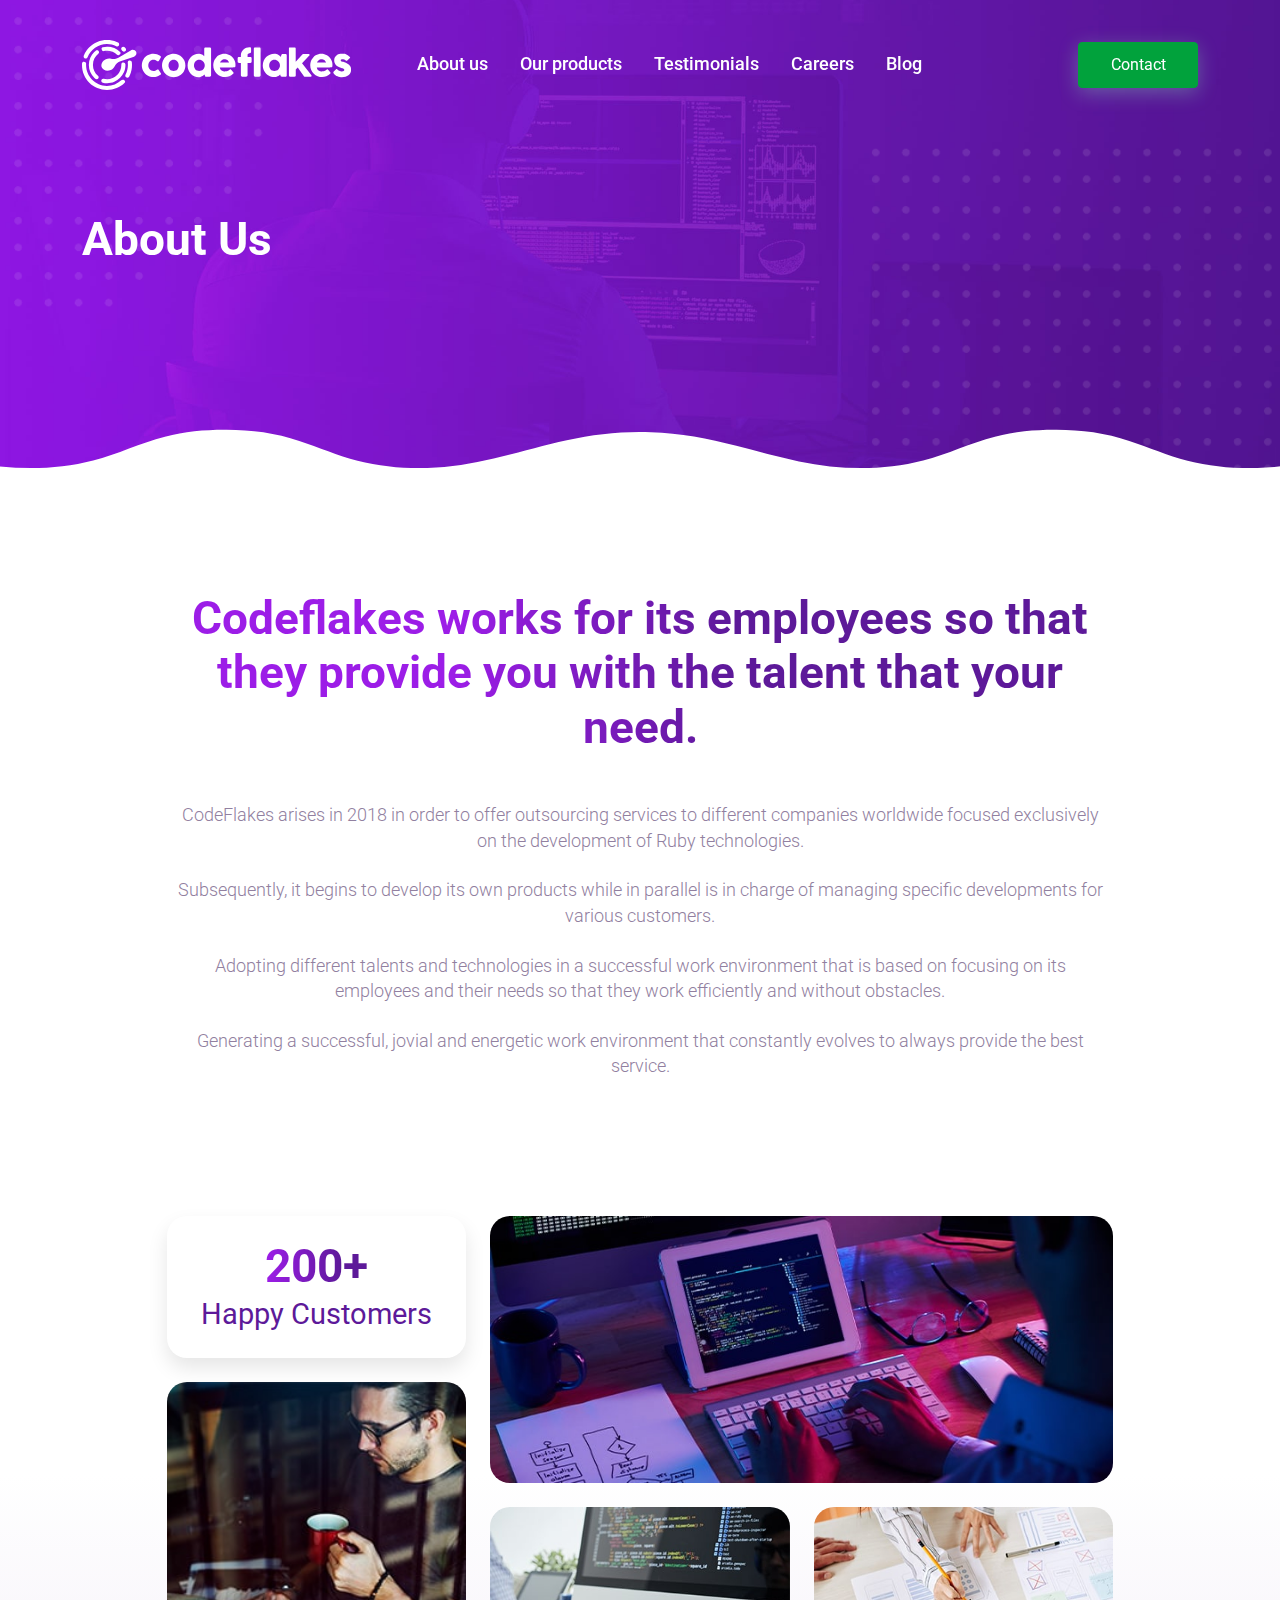
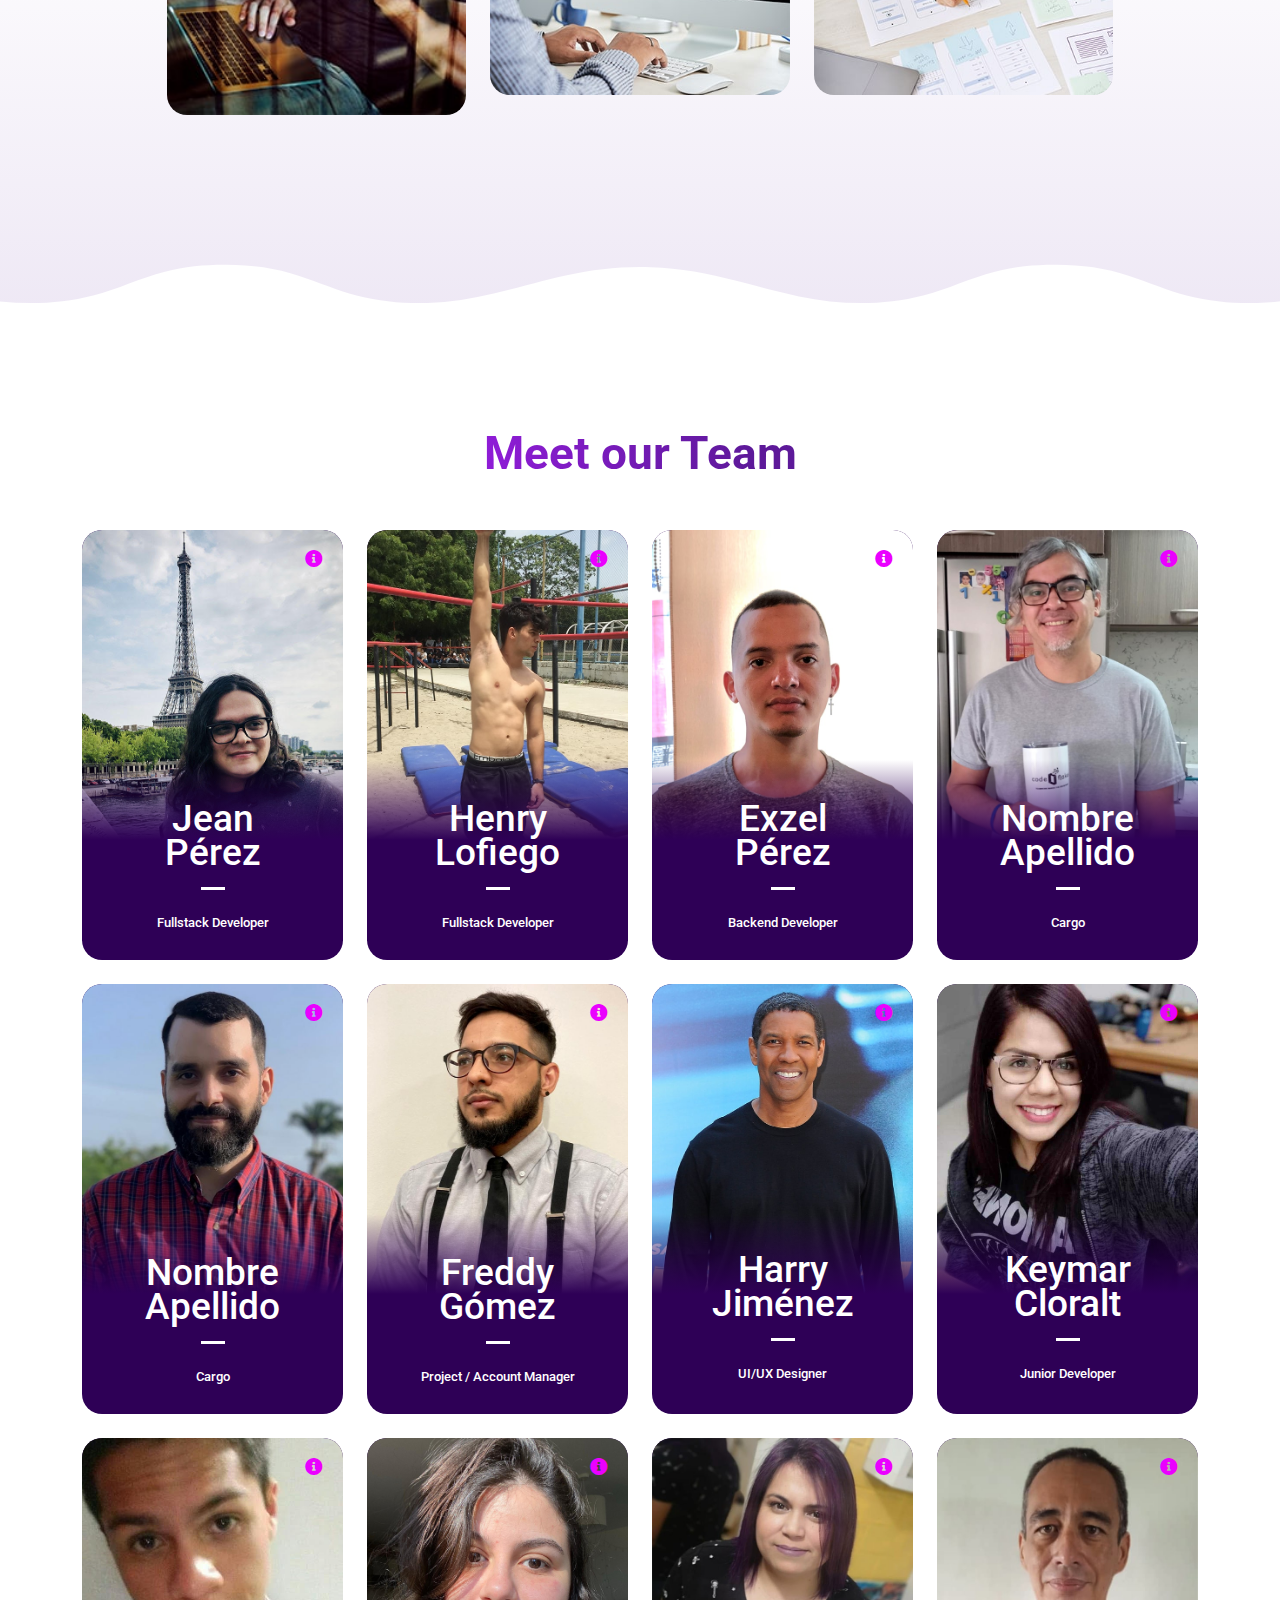
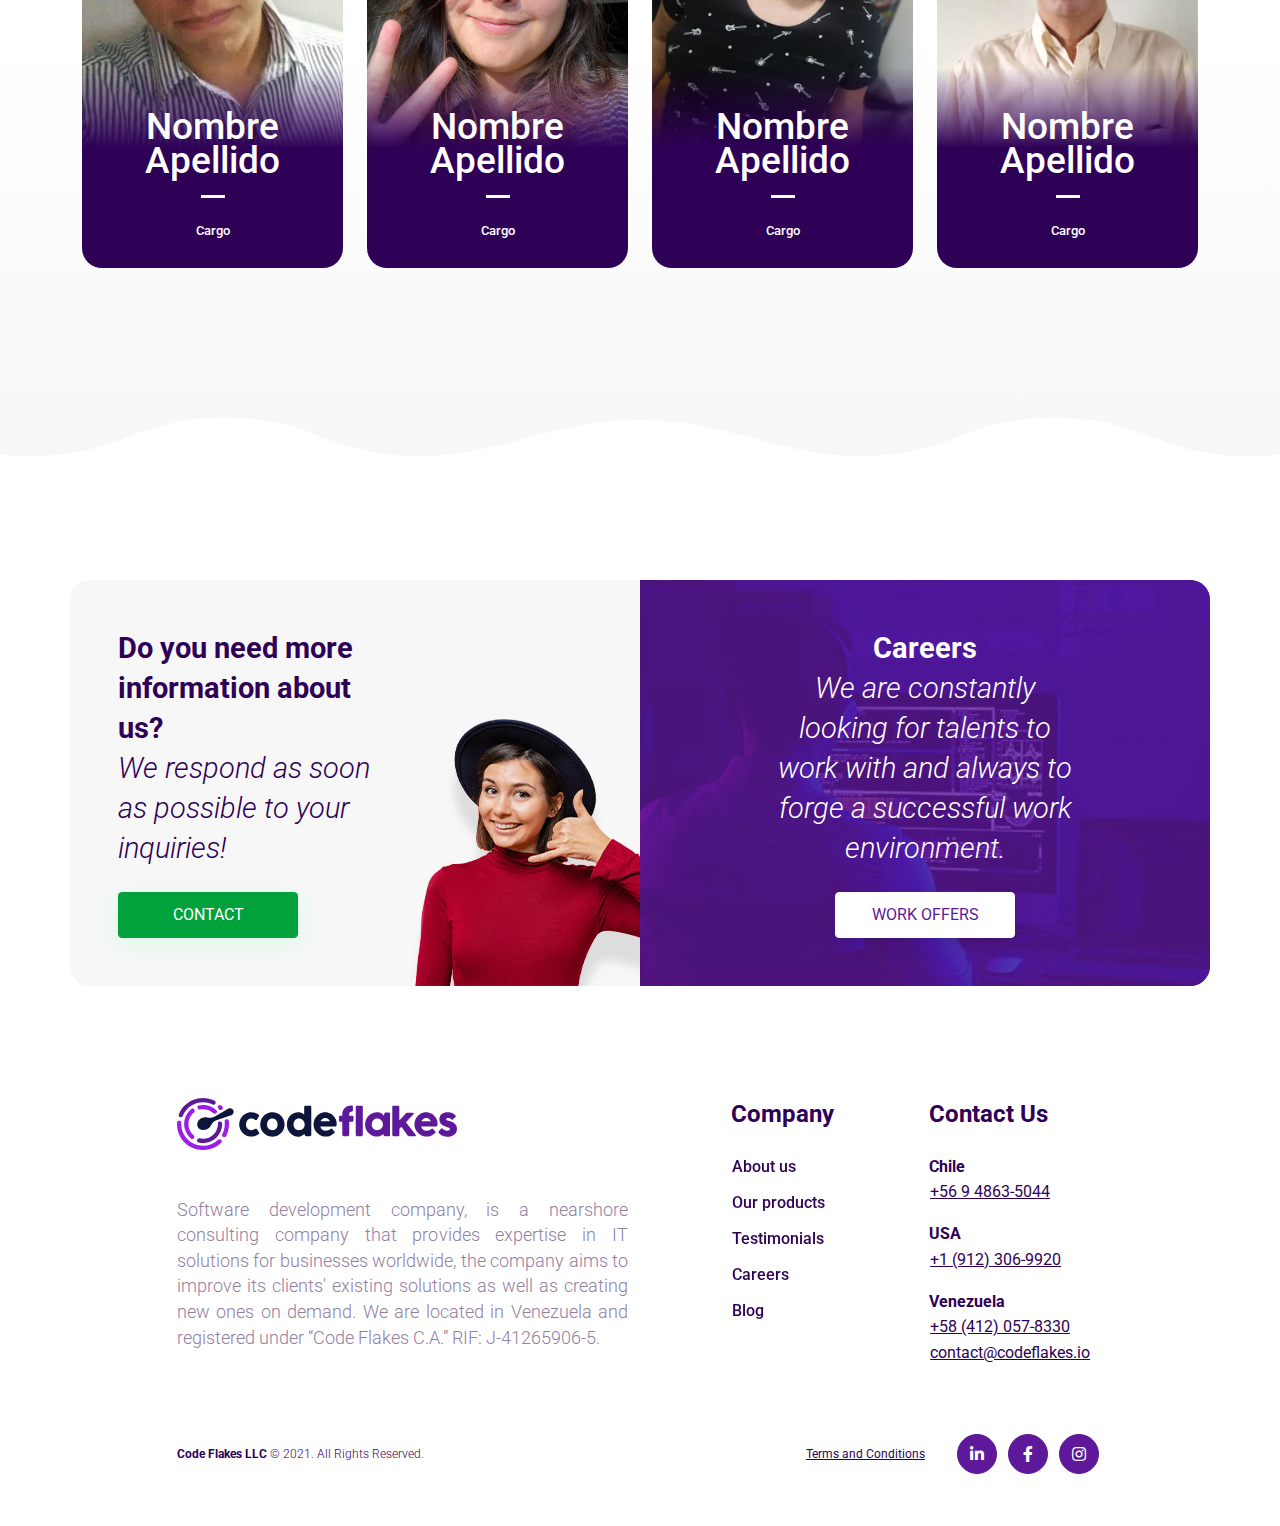
==== commit d1ef1880: "update page texts" ====
--- a/about-us.html
+++ b/about-us.html
@@ -244,22 +244,27 @@
 					<div class="col-xl-10 text-center">
 
 						<h2 class="h4 font-weight-bold color-gradient-purple mb-5">
-							Nullam tellus felis, eleifend id congue eu
+							Codeflakes works for its employees so that they provide you with the talent that your need.
 						</h2>
 
 						<p class="mb-4">
-							Lorem ipsum dolor sit amet, consectetur adipiscing elit. Quisque rhoncus lorem eget nulla pretium aliquam.
-							Pellentesque luctus accumsan diam, tristique sodales metus posuere et. Nunc dapibus mollis quam id facilisis. Nulla
-							eleifend, elit in facilisis egestas, sem lectus pellentesque quam, ut efficitur elit nunc sit amet dui. Vestibulum
-							id rhoncus nunc. Lorem ipsum dolor sit amet, consectetur adipiscing elit. Nulla ut ornare quam.
+							CodeFlakes arises in 2018 in order to offer outsourcing services to different companies worldwide
+							focused exclusively on the development of Ruby technologies.
 						</p>
 
 						<p class="mb-4">
-							Integer mollis aliquet nunc vitae rhoncus. Proin in arcu ut justo suscipit condimentum. Nunc tempor interdum lacus
-							vitae pellentesque. Aliquam volutpat tellus eu lacus porttitor malesuada. Donec odio tortor, egestas in arcu in,
-							volutpat fermentum tortor. Integer aliquet a neque id elementum. Donec odio nisi, molestie viverra dapibus at,
-							aliquam elementum nisl. Vestibulum molestie, est in tincidunt maximus, mi odio ultricies nisi, bibendum tincidunt
-							turpis est ultricies dui. Sed quis augue augue. Suspendisse aliquet ultricies dui nec mollis.
+							Subsequently, it begins to develop its own products while in parallel is in charge of managing
+							specific developments for various customers.
+						</p>
+
+						<p class="mb-4">
+							Adopting different talents and technologies in a successful work environment that is based on
+							focusing on its employees and their needs so that they work efficiently and without obstacles.
+						</p>
+
+						<p class="mb-4">
+							Generating a successful, jovial and energetic work environment that constantly evolves to always
+							provide the best service.
 						</p>
 
 					</div>
@@ -586,7 +591,7 @@
 								<h3 class="h6 mb-4 font-weight-bold color-white">
 									Careers
 									<span class="d-block fst-italic font-weight-light">
-										Lorem ipsum dolor sit amet, consectetur adipiscing elit.
+										We are constantly looking for talents to work with and always to forge a successful work environment.
 									</span>
 								</h3>
 								<a href="careers.html" class="btn btn-white opacity-hover text-uppercase box-shadow">Work Offers</a>
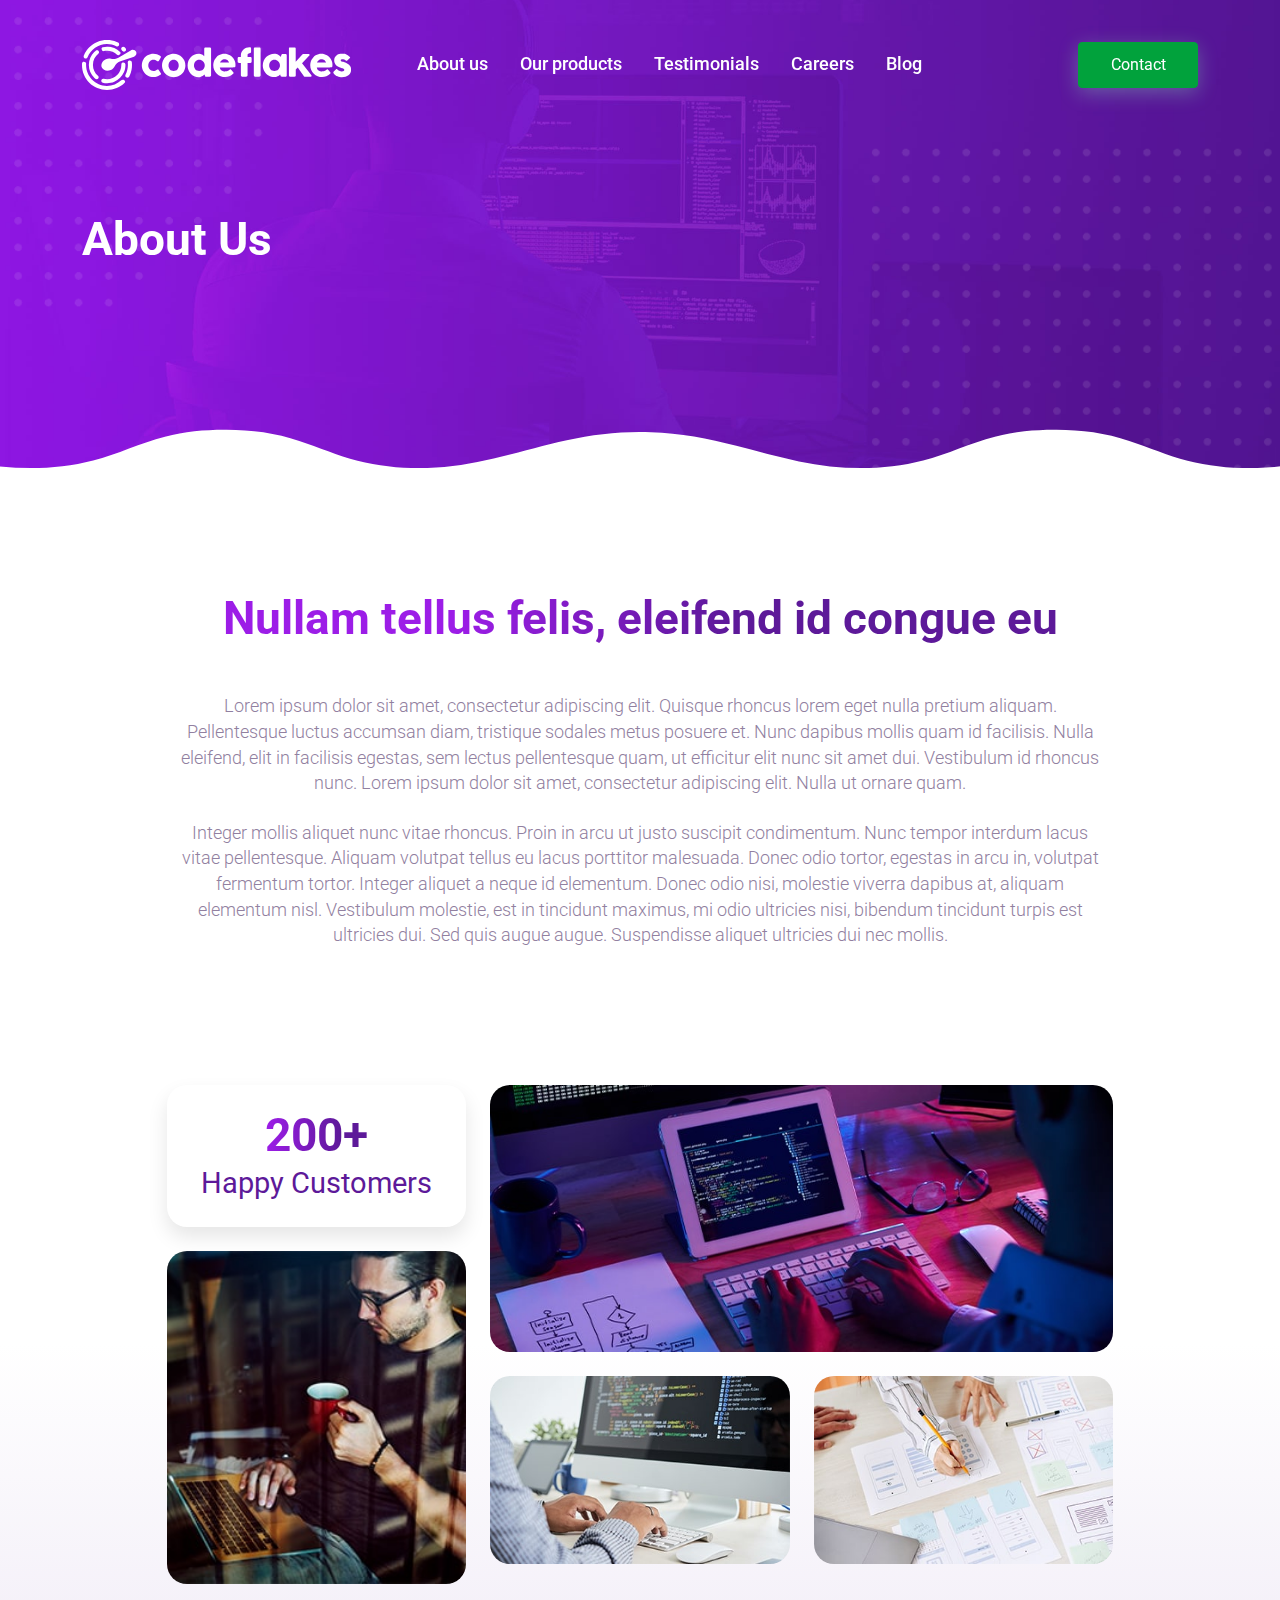
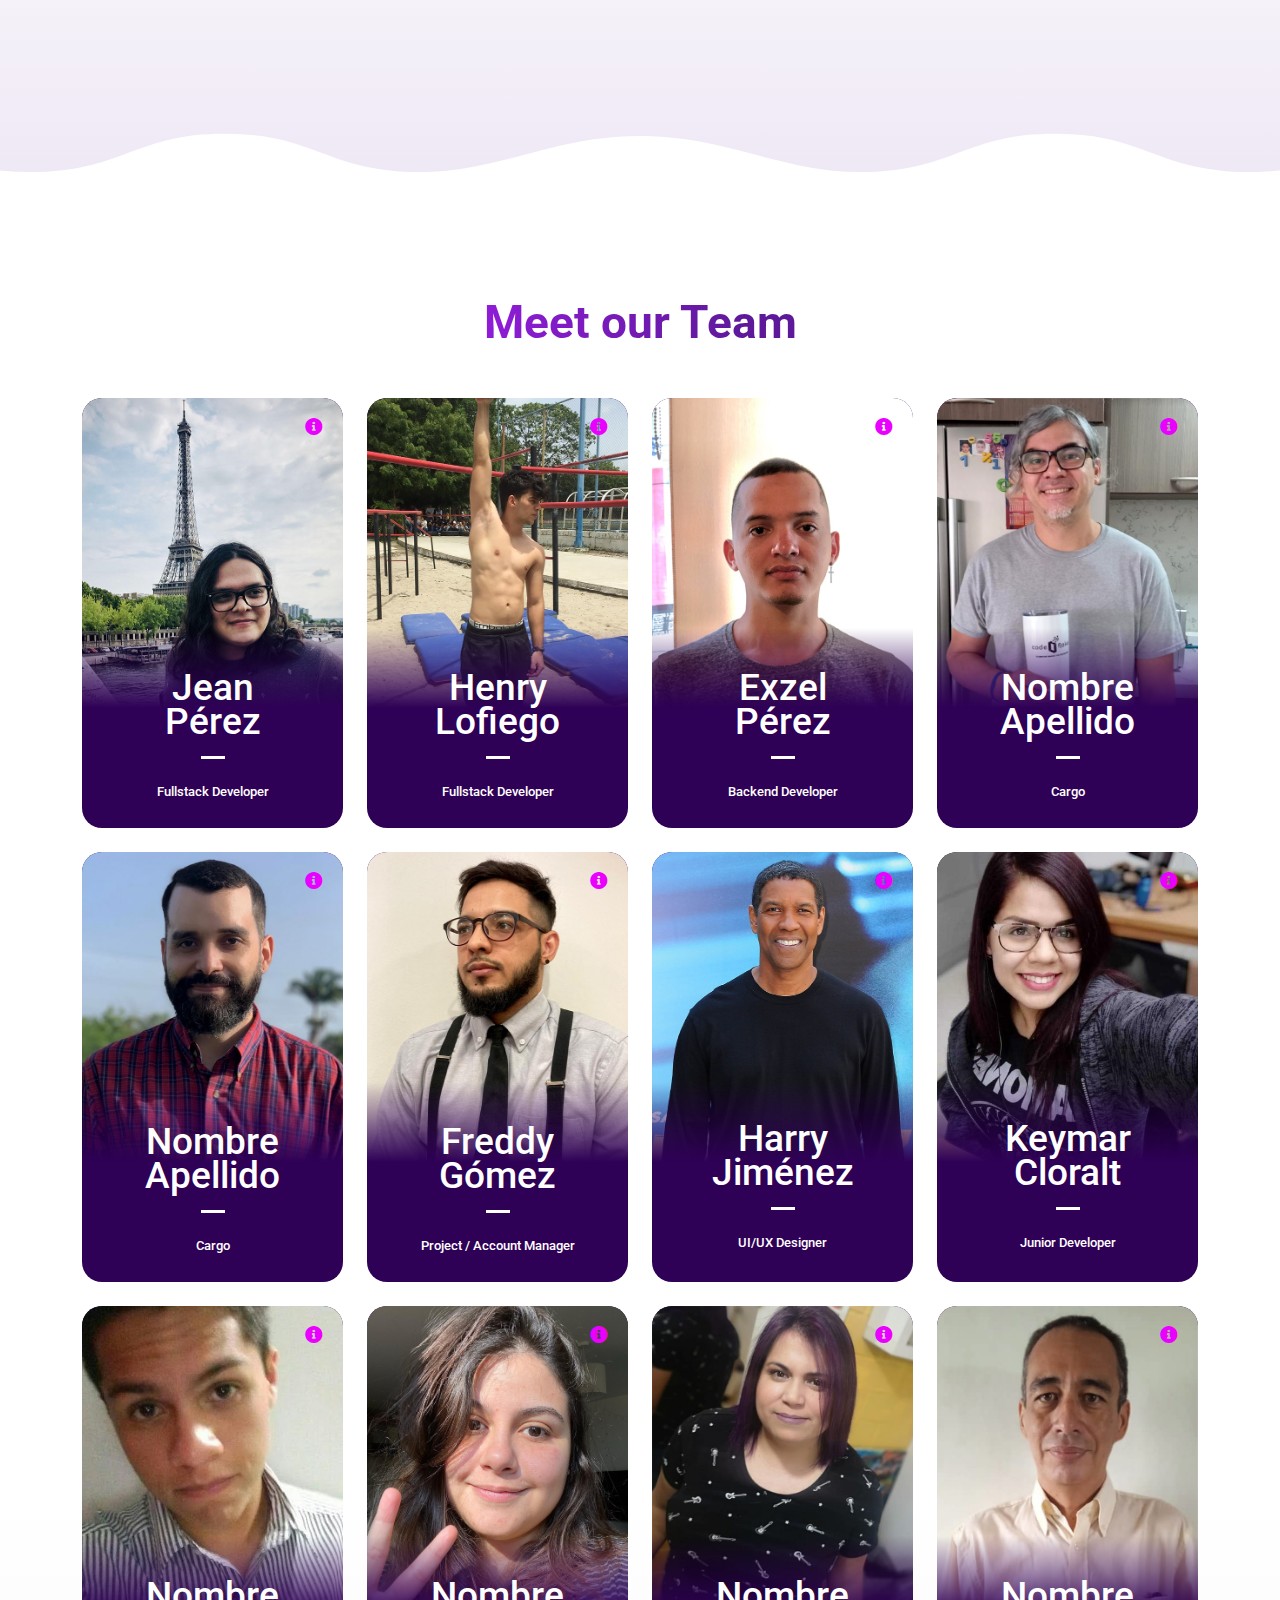
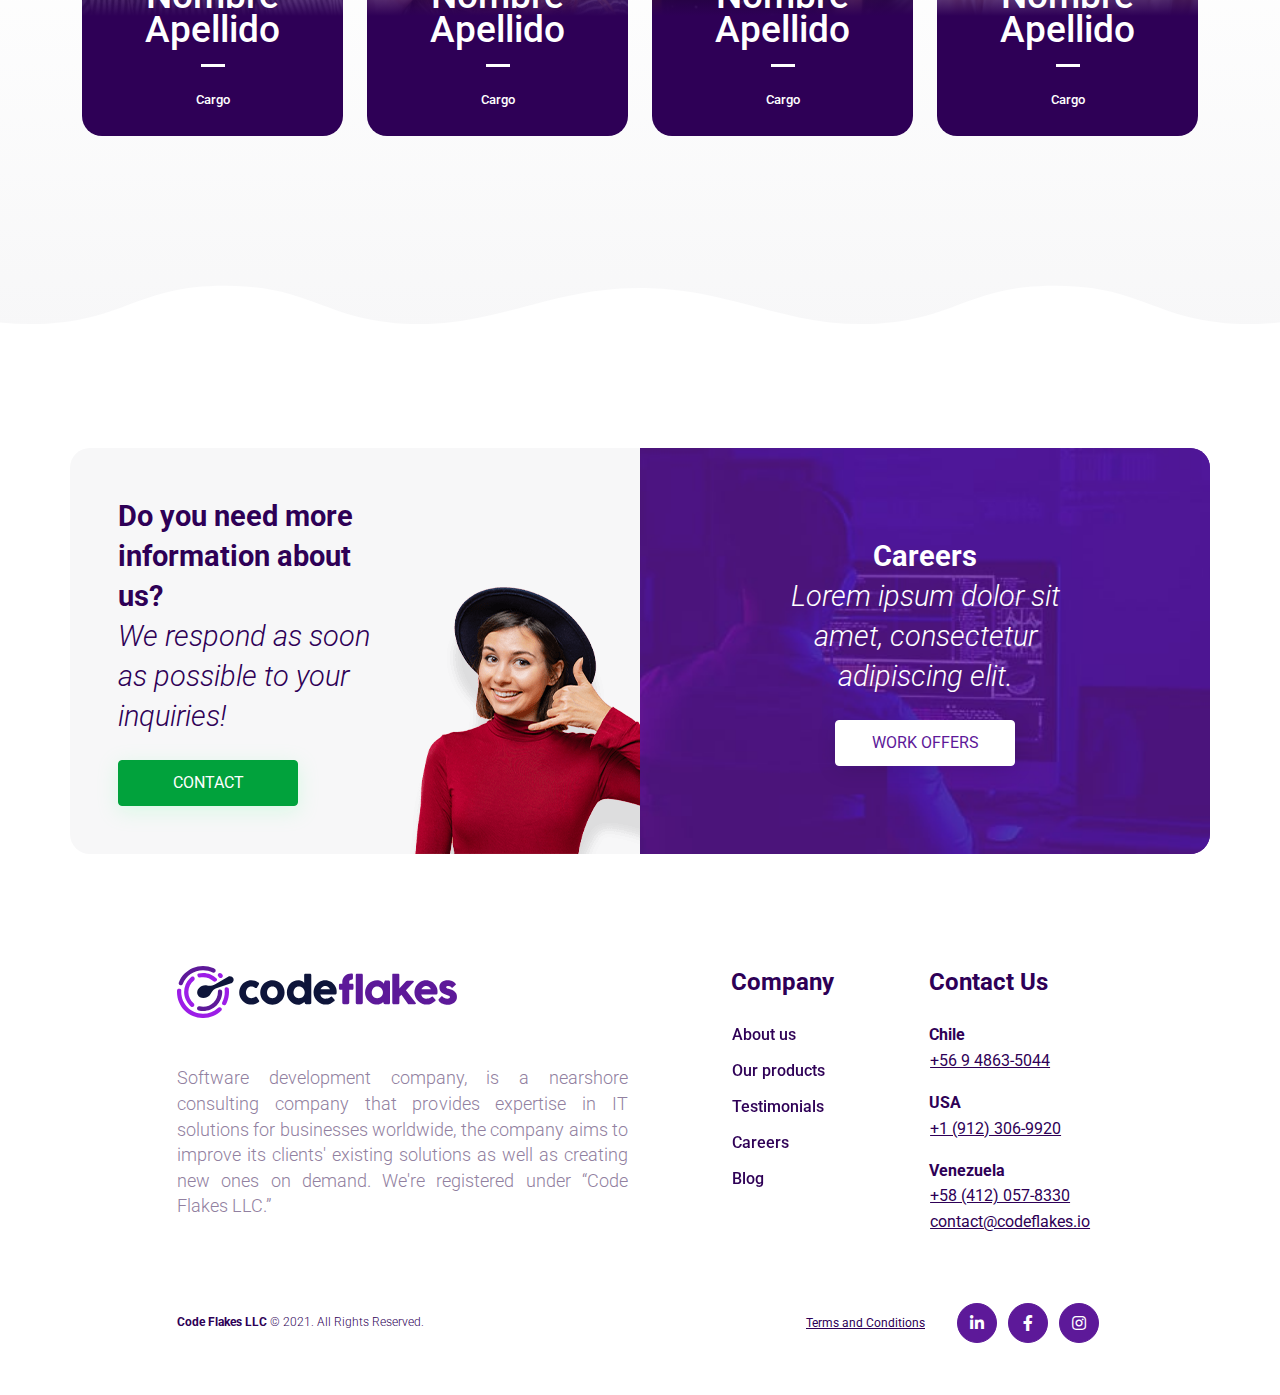
==== commit 73311ae8: "changed: Codeflakes company registration name" ====
--- a/about-us.html
+++ b/about-us.html
@@ -244,27 +244,22 @@
 					<div class="col-xl-10 text-center">
 
 						<h2 class="h4 font-weight-bold color-gradient-purple mb-5">
-							Codeflakes works for its employees so that they provide you with the talent that your need.
+							Nullam tellus felis, eleifend id congue eu
 						</h2>
 
 						<p class="mb-4">
-							CodeFlakes arises in 2018 in order to offer outsourcing services to different companies worldwide
-							focused exclusively on the development of Ruby technologies.
+							Lorem ipsum dolor sit amet, consectetur adipiscing elit. Quisque rhoncus lorem eget nulla pretium aliquam.
+							Pellentesque luctus accumsan diam, tristique sodales metus posuere et. Nunc dapibus mollis quam id facilisis. Nulla
+							eleifend, elit in facilisis egestas, sem lectus pellentesque quam, ut efficitur elit nunc sit amet dui. Vestibulum
+							id rhoncus nunc. Lorem ipsum dolor sit amet, consectetur adipiscing elit. Nulla ut ornare quam.
 						</p>
 
 						<p class="mb-4">
-							Subsequently, it begins to develop its own products while in parallel is in charge of managing
-							specific developments for various customers.
-						</p>
-
-						<p class="mb-4">
-							Adopting different talents and technologies in a successful work environment that is based on
-							focusing on its employees and their needs so that they work efficiently and without obstacles.
-						</p>
-
-						<p class="mb-4">
-							Generating a successful, jovial and energetic work environment that constantly evolves to always
-							provide the best service.
+							Integer mollis aliquet nunc vitae rhoncus. Proin in arcu ut justo suscipit condimentum. Nunc tempor interdum lacus
+							vitae pellentesque. Aliquam volutpat tellus eu lacus porttitor malesuada. Donec odio tortor, egestas in arcu in,
+							volutpat fermentum tortor. Integer aliquet a neque id elementum. Donec odio nisi, molestie viverra dapibus at,
+							aliquam elementum nisl. Vestibulum molestie, est in tincidunt maximus, mi odio ultricies nisi, bibendum tincidunt
+							turpis est ultricies dui. Sed quis augue augue. Suspendisse aliquet ultricies dui nec mollis.
 						</p>
 
 					</div>
@@ -591,7 +586,7 @@
 								<h3 class="h6 mb-4 font-weight-bold color-white">
 									Careers
 									<span class="d-block fst-italic font-weight-light">
-										We are constantly looking for talents to work with and always to forge a successful work environment.
+										Lorem ipsum dolor sit amet, consectetur adipiscing elit.
 									</span>
 								</h3>
 								<a href="careers.html" class="btn btn-white opacity-hover text-uppercase box-shadow">Work Offers</a>
@@ -768,8 +763,8 @@
 								in IT solutions for
 								businesses worldwide, the company aims to improve its clients' existing solutions as
 								well as creating new ones on
-								demand. We are located in Venezuela and registered under “Code Flakes C.A.”
-								RIF: J-41265906-5.
+								demand. We're registered under “Code Flakes LLC.”
+								
 							</p>
 
 						</div>
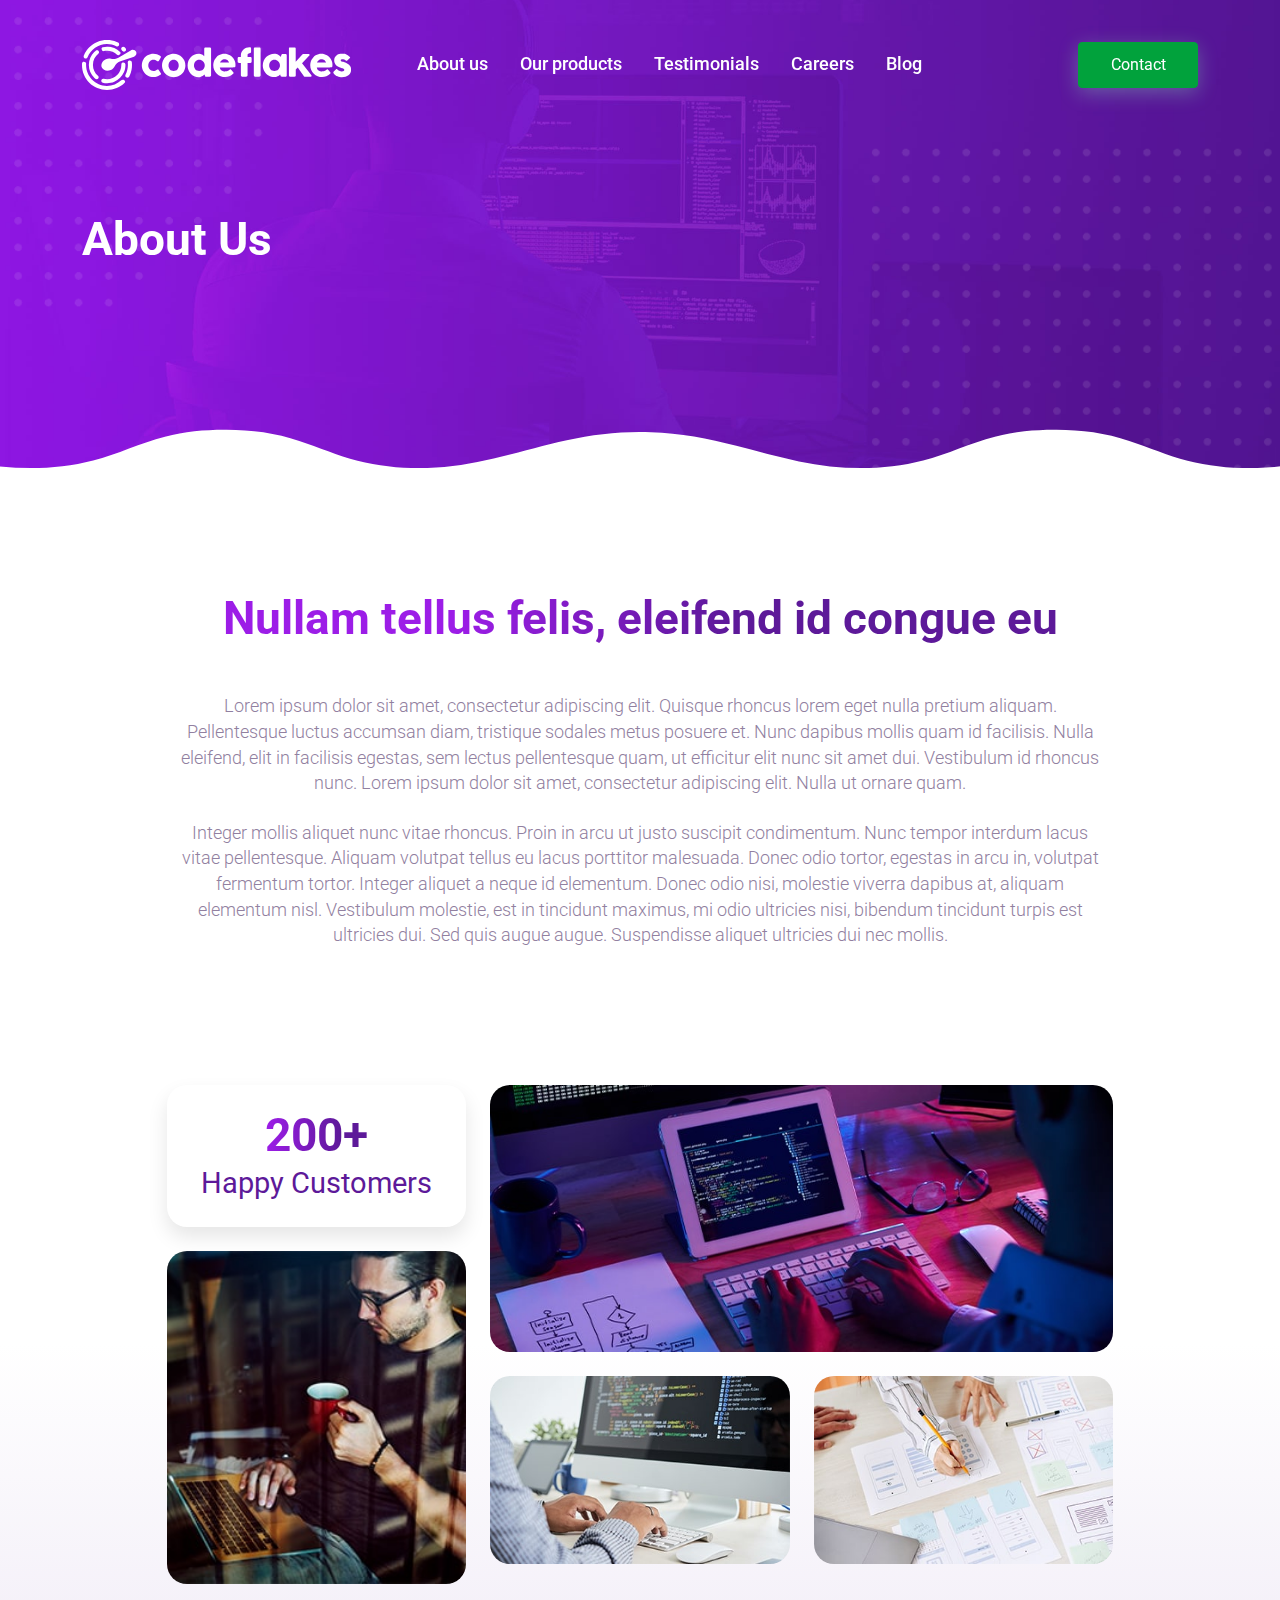
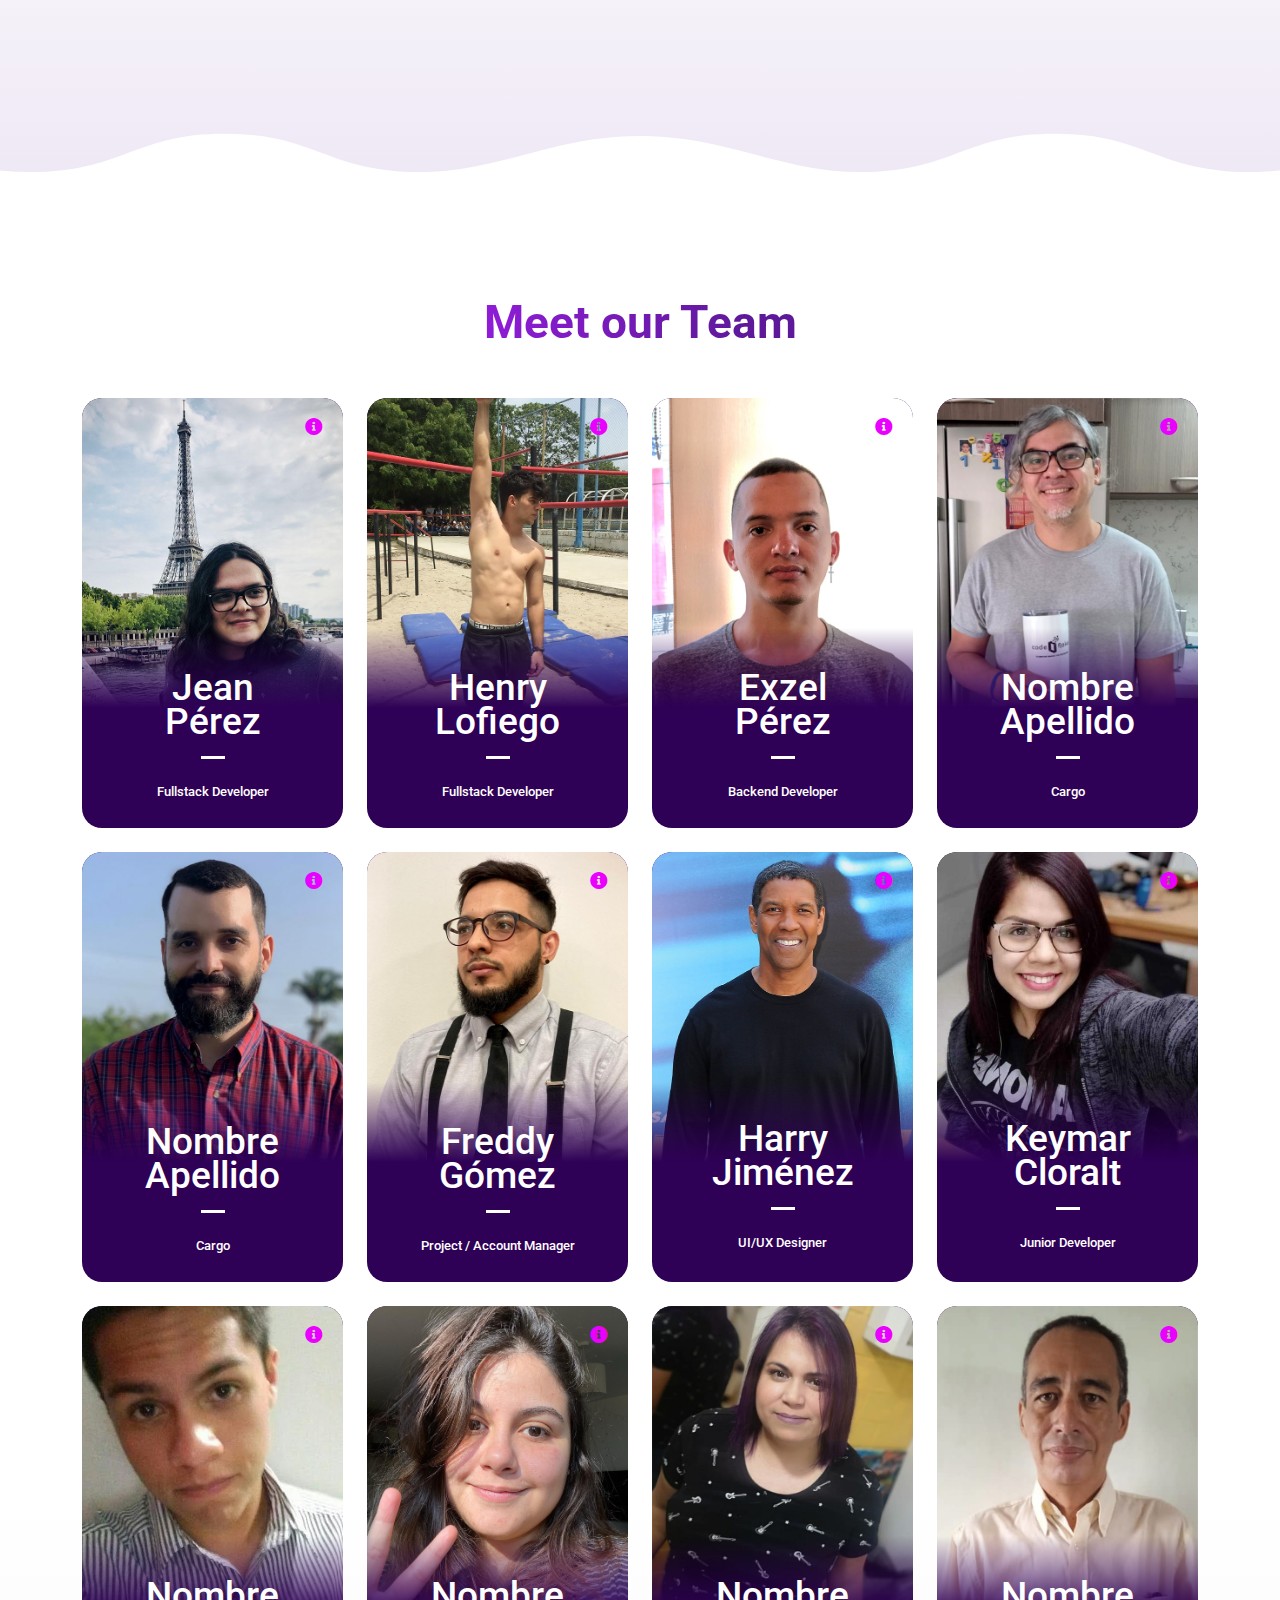
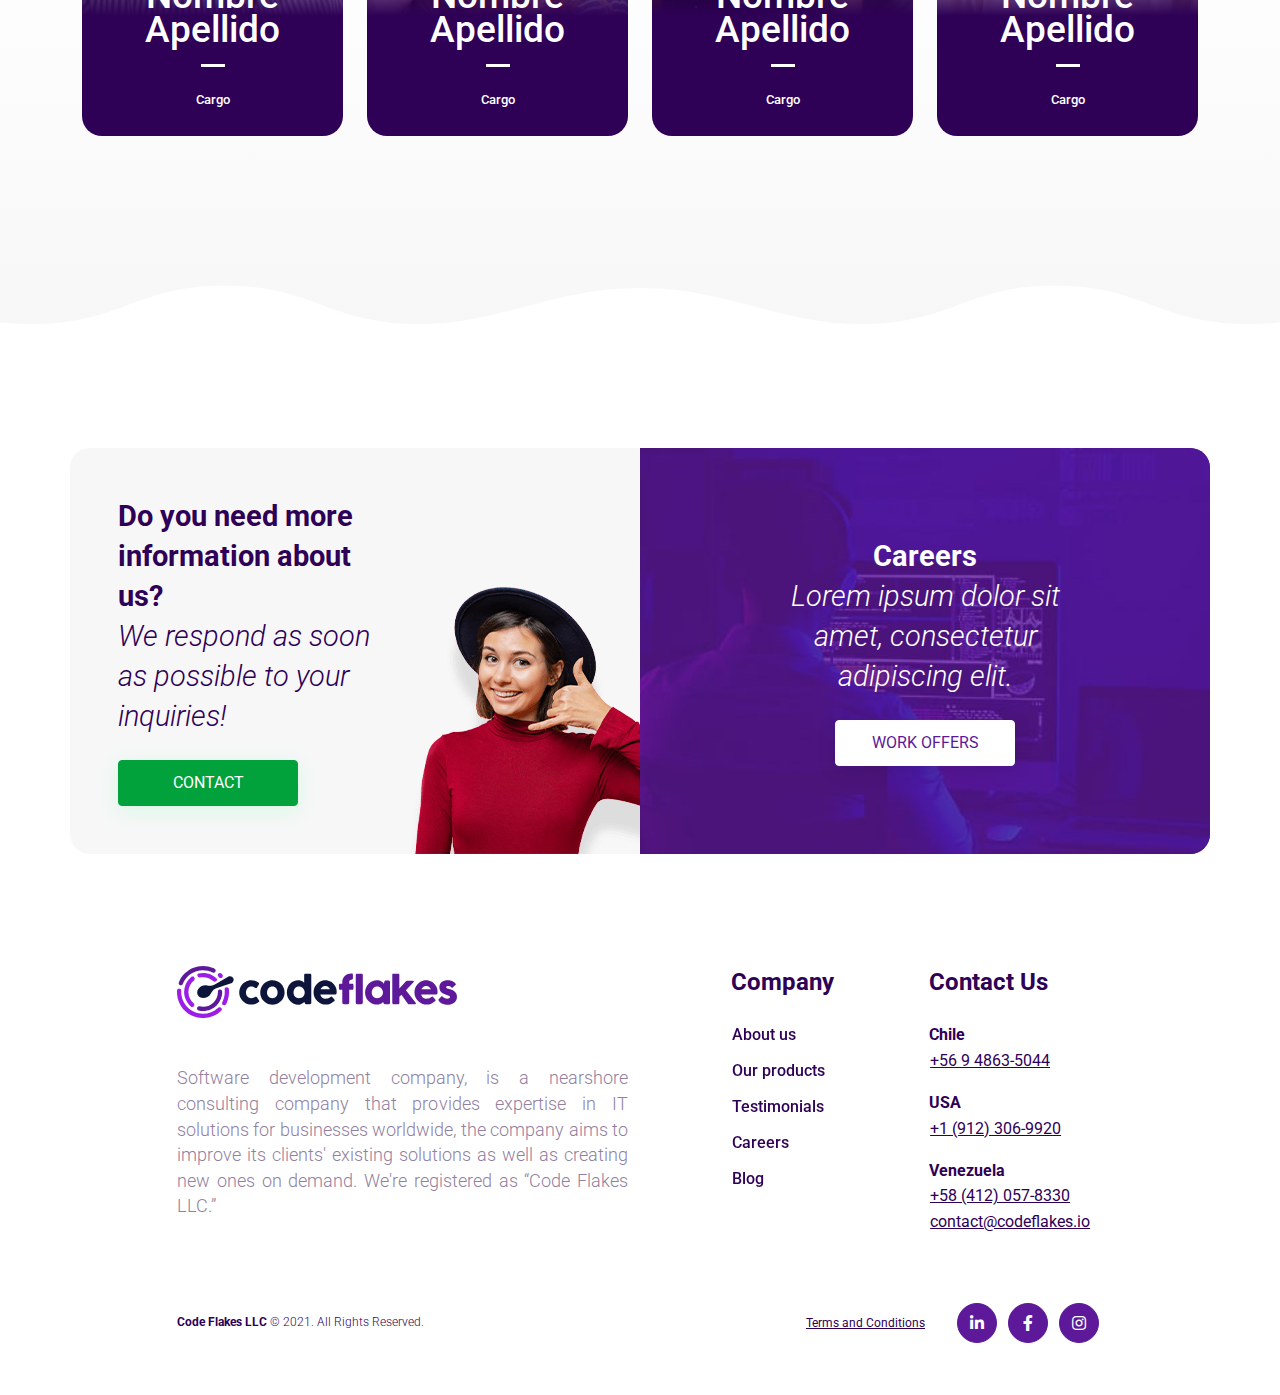
==== commit 76082407: "fixed: space on paragraph and verb" ====
--- a/about-us.html
+++ b/about-us.html
@@ -763,7 +763,7 @@
 								in IT solutions for
 								businesses worldwide, the company aims to improve its clients' existing solutions as
 								well as creating new ones on
-								demand. We're registered under “Code Flakes LLC.”
+								demand.   We're registered as “Code Flakes LLC.”
 								
 							</p>
 
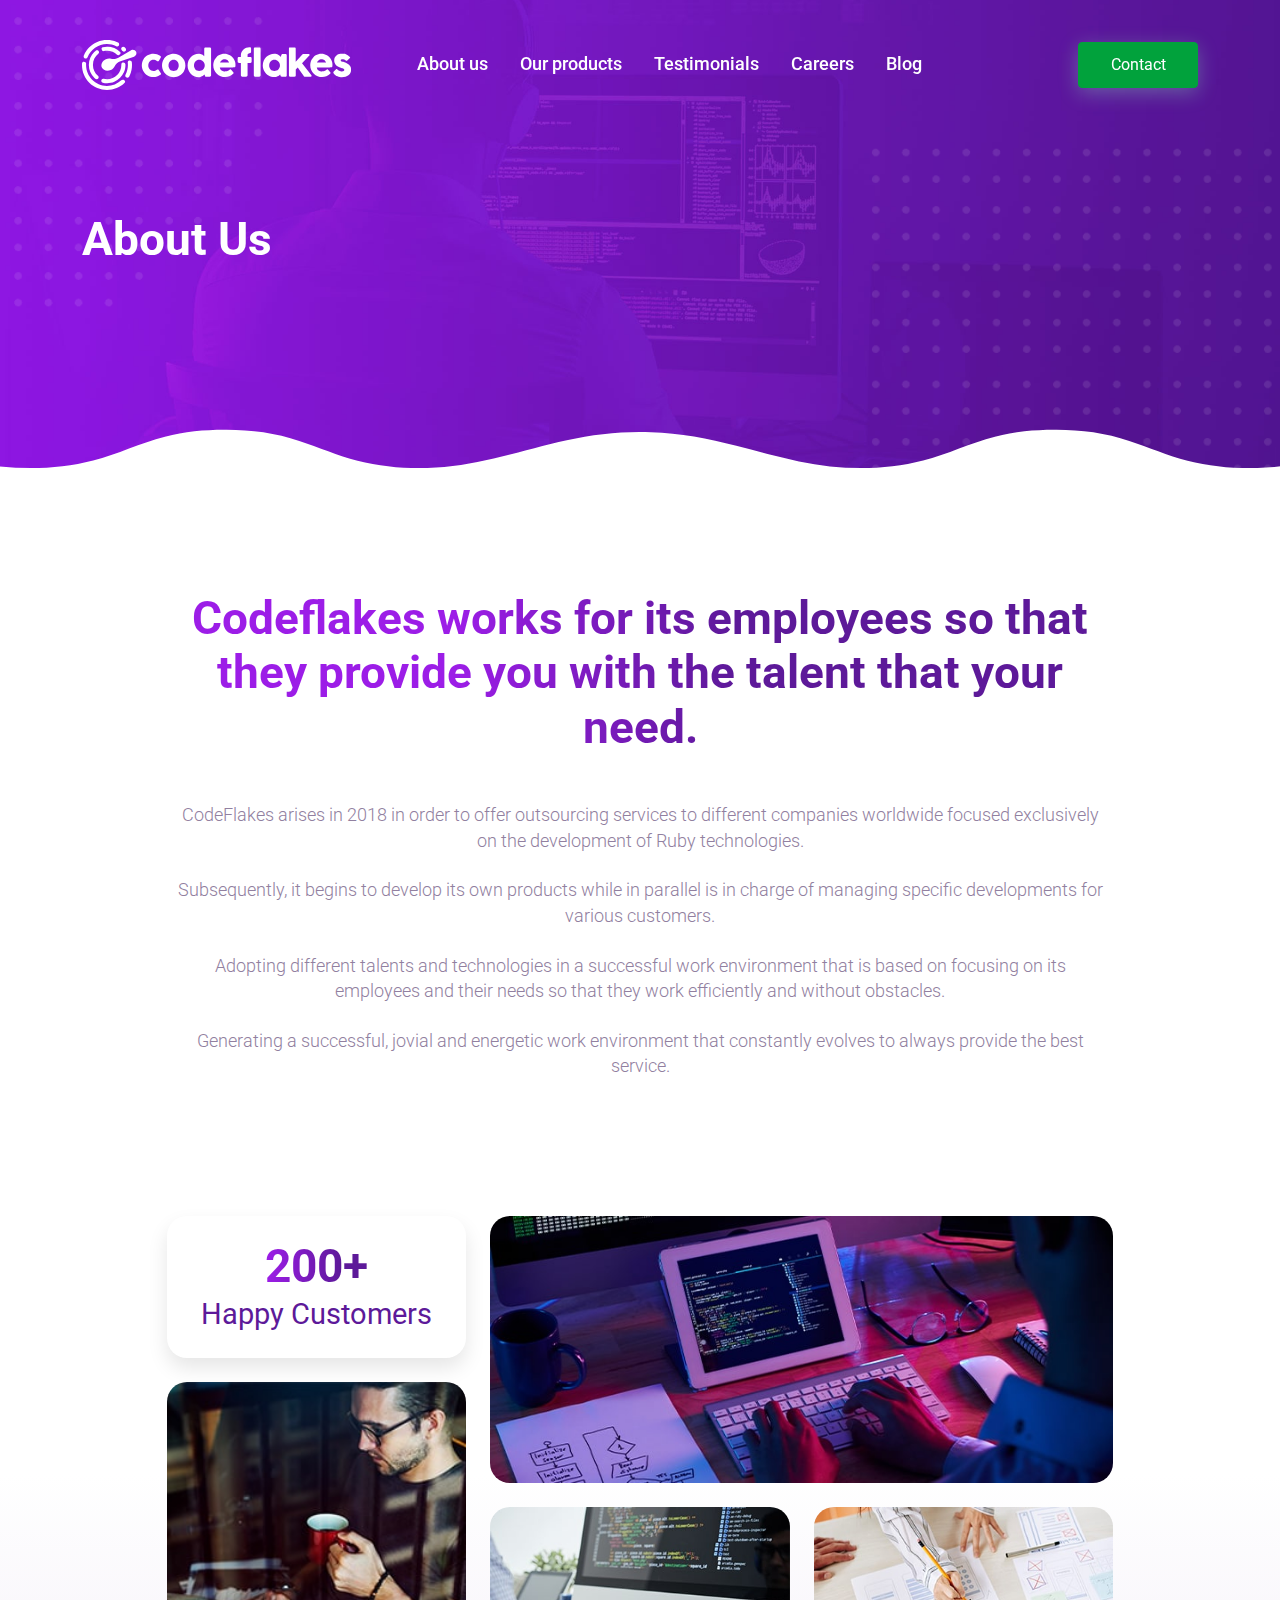
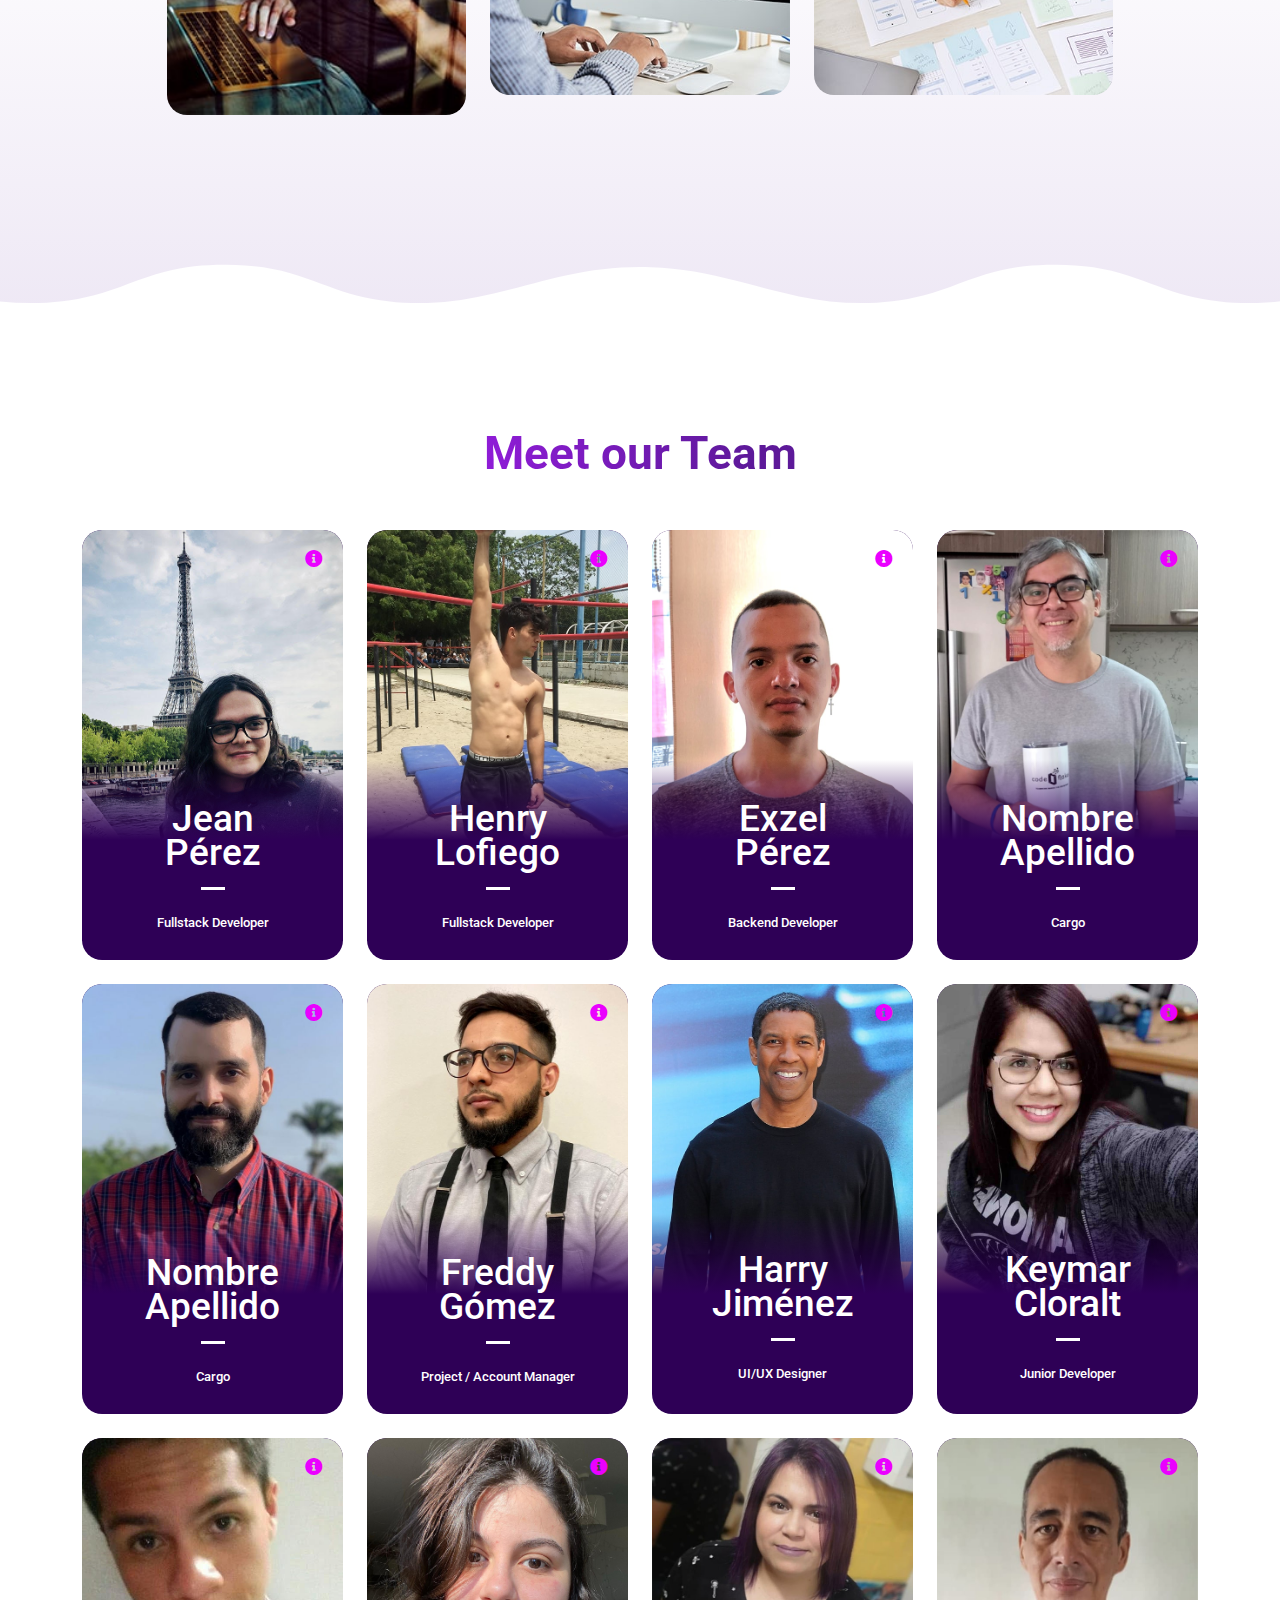
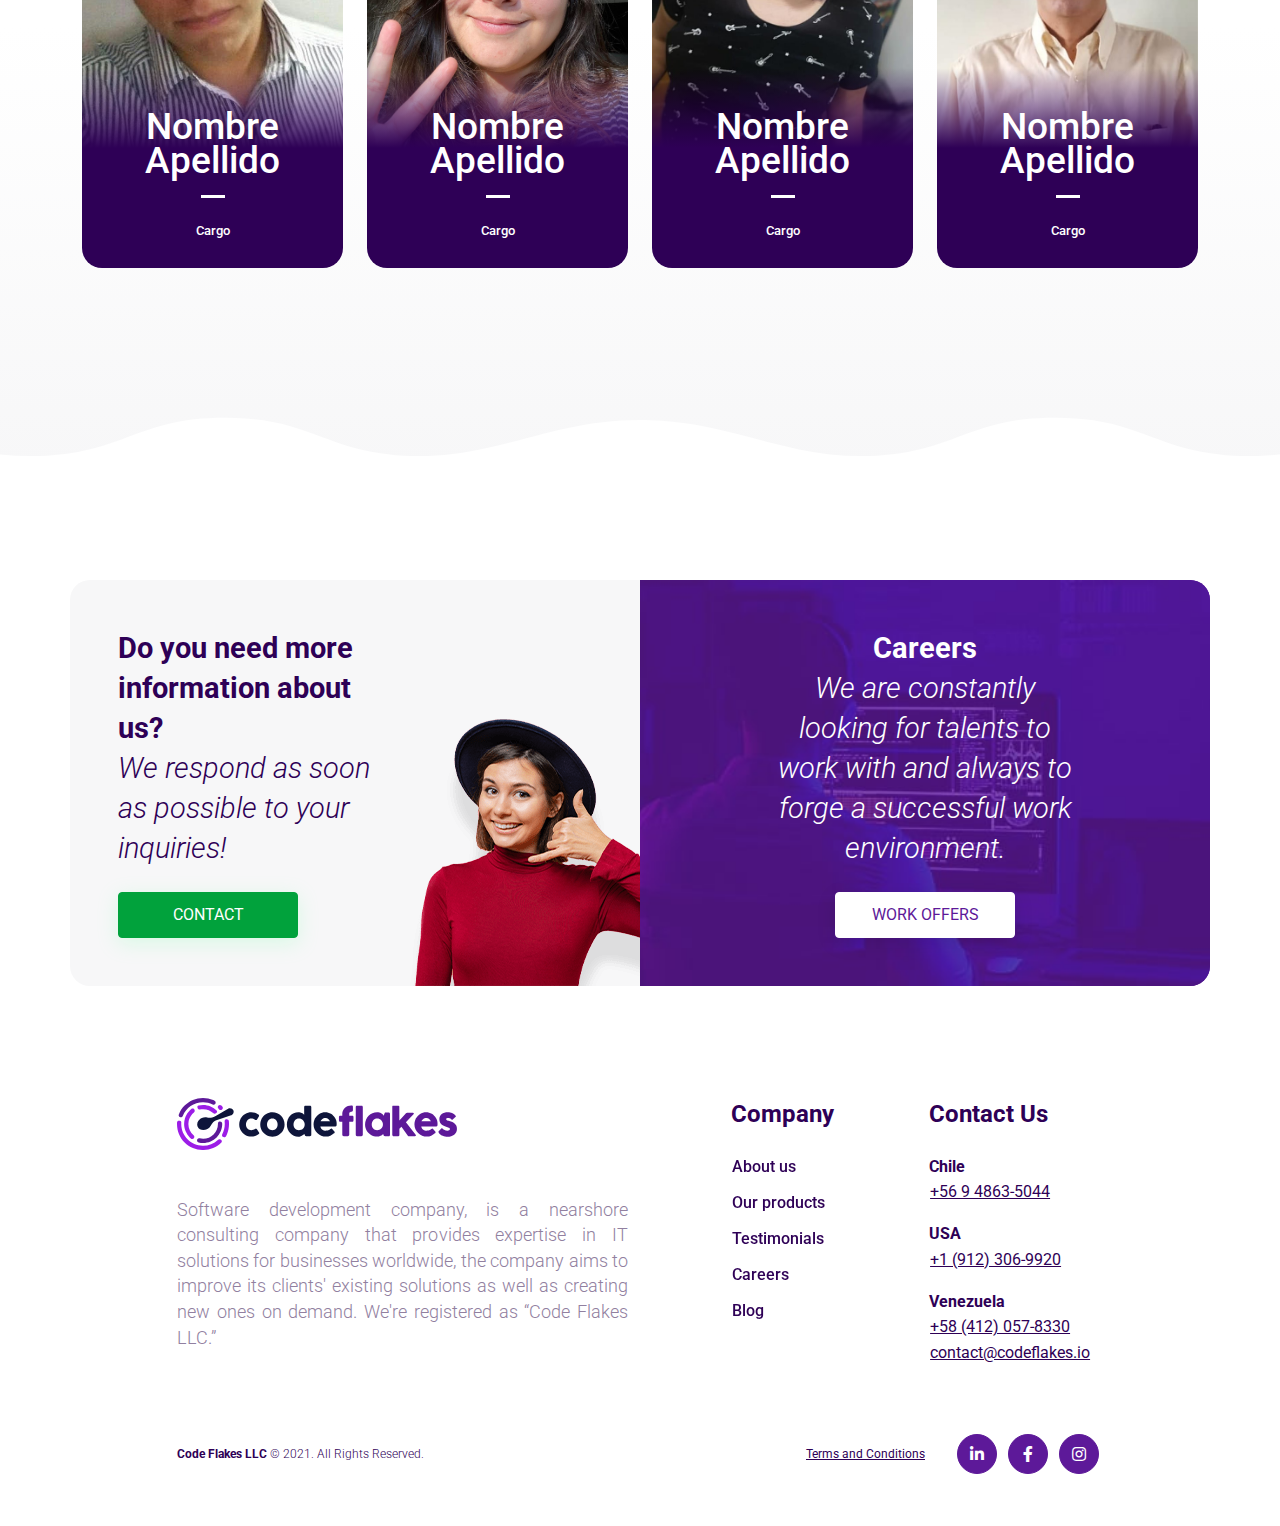
==== commit c01895e6: "Merge pull request #1 from code-flakes/adding-new-text" ====
--- a/about-us.html
+++ b/about-us.html
@@ -244,22 +244,27 @@
 					<div class="col-xl-10 text-center">
 
 						<h2 class="h4 font-weight-bold color-gradient-purple mb-5">
-							Nullam tellus felis, eleifend id congue eu
+							Codeflakes works for its employees so that they provide you with the talent that your need.
 						</h2>
 
 						<p class="mb-4">
-							Lorem ipsum dolor sit amet, consectetur adipiscing elit. Quisque rhoncus lorem eget nulla pretium aliquam.
-							Pellentesque luctus accumsan diam, tristique sodales metus posuere et. Nunc dapibus mollis quam id facilisis. Nulla
-							eleifend, elit in facilisis egestas, sem lectus pellentesque quam, ut efficitur elit nunc sit amet dui. Vestibulum
-							id rhoncus nunc. Lorem ipsum dolor sit amet, consectetur adipiscing elit. Nulla ut ornare quam.
+							CodeFlakes arises in 2018 in order to offer outsourcing services to different companies worldwide
+							focused exclusively on the development of Ruby technologies.
 						</p>
 
 						<p class="mb-4">
-							Integer mollis aliquet nunc vitae rhoncus. Proin in arcu ut justo suscipit condimentum. Nunc tempor interdum lacus
-							vitae pellentesque. Aliquam volutpat tellus eu lacus porttitor malesuada. Donec odio tortor, egestas in arcu in,
-							volutpat fermentum tortor. Integer aliquet a neque id elementum. Donec odio nisi, molestie viverra dapibus at,
-							aliquam elementum nisl. Vestibulum molestie, est in tincidunt maximus, mi odio ultricies nisi, bibendum tincidunt
-							turpis est ultricies dui. Sed quis augue augue. Suspendisse aliquet ultricies dui nec mollis.
+							Subsequently, it begins to develop its own products while in parallel is in charge of managing
+							specific developments for various customers.
+						</p>
+
+						<p class="mb-4">
+							Adopting different talents and technologies in a successful work environment that is based on
+							focusing on its employees and their needs so that they work efficiently and without obstacles.
+						</p>
+
+						<p class="mb-4">
+							Generating a successful, jovial and energetic work environment that constantly evolves to always
+							provide the best service.
 						</p>
 
 					</div>
@@ -586,7 +591,7 @@
 								<h3 class="h6 mb-4 font-weight-bold color-white">
 									Careers
 									<span class="d-block fst-italic font-weight-light">
-										Lorem ipsum dolor sit amet, consectetur adipiscing elit.
+										We are constantly looking for talents to work with and always to forge a successful work environment.
 									</span>
 								</h3>
 								<a href="careers.html" class="btn btn-white opacity-hover text-uppercase box-shadow">Work Offers</a>
